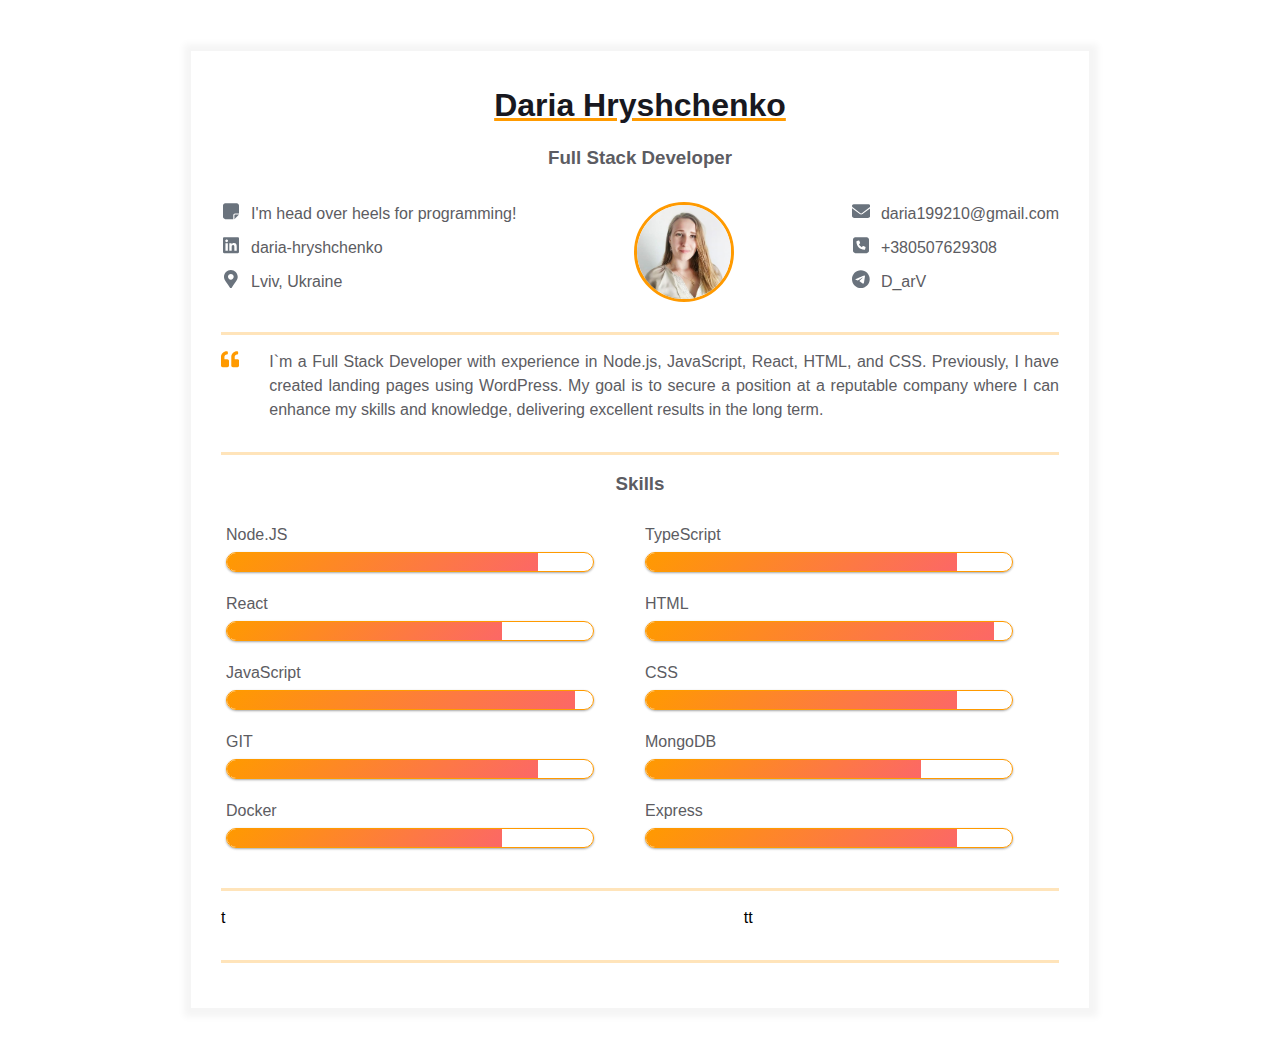
==== index.html @ f9581083 "Added Experience block template" ====
<!DOCTYPE html>
<html>
  <head>
    <meta charset="UTF-8" />
    <link rel="stylesheet" href="styles.css" />
    <meta name="viewport" content="width=device-width, initial-scale=1" />
    <title>Résumé</title>
  </head>
  <body>
    <main>
      <div class="resume">
        <div class="container">
          <div class="resume__block">
            <h1 class="contact-info__header">Daria Hryshchenko</h1>
            <h3 class="contact-info__sub-header">Full Stack Developer</h3>

            <div class="contact_info_container fh">
              <div class="contact-info__block">
                <ul class="contact-info__list">
                  <li>
                    <a href="" rel="author" class="contact-info__item">
                      <div class="contact-info__item-icon-wrapper">
                        <svg
                          class="contact-info__item-icon"
                          xmlns="http://www.w3.org/2000/svg"
                          viewBox="0 0 448 512"
                        >
                          <path
                            d="M64 32C28.7 32 0 60.7 0 96V416c0 35.3 28.7 64 64 64H288V368c0-26.5 21.5-48 48-48H448V96c0-35.3-28.7-64-64-64H64zM448 352H402.7 336c-8.8 0-16 7.2-16 16v66.7V480l32-32 64-64 32-32z"
                          />
                        </svg>
                      </div>
                      <span>I'm head over heels for programming!</span>
                    </a>
                  </li>
                  <li>
                    <a
                      href="https://www.linkedin.com/in/daria-hryshchenko/"
                      rel="author"
                      class="contact-info__item"
                      target="_blank"
                    >
                      <div class="contact-info__item-icon-wrapper">
                        <svg
                          class="contact-info__item-icon"
                          xmlns="http://www.w3.org/2000/svg"
                          viewBox="0 0 448 512"
                        >
                          <path
                            d="M416 32H31.9C14.3 32 0 46.5 0 64.3v383.4C0 465.5 14.3 480 31.9 480H416c17.6 0 32-14.5 32-32.3V64.3c0-17.8-14.4-32.3-32-32.3zM135.4 416H69V202.2h66.5V416zm-33.2-243c-21.3 0-38.5-17.3-38.5-38.5S80.9 96 102.2 96c21.2 0 38.5 17.3 38.5 38.5 0 21.3-17.2 38.5-38.5 38.5zm282.1 243h-66.4V312c0-24.8-.5-56.7-34.5-56.7-34.6 0-39.9 27-39.9 54.9V416h-66.4V202.2h63.7v29.2h.9c8.9-16.8 30.6-34.5 62.9-34.5 67.2 0 79.7 44.3 79.7 101.9V416z"
                          ></path>
                        </svg>
                      </div>
                      <span>daria-hryshchenko</span>
                    </a>
                  </li>
                  <li>
                    <a
                      href="https://goo.gl/maps/d5kScoY1Y9YDkG3P8"
                      rel="author"
                      target="_blank"
                      class="contact-info__item"
                    >
                      <div class="contact-info__item-icon-wrapper">
                        <svg
                          class="contact-info__item-icon"
                          xmlns="http://www.w3.org/2000/svg"
                          viewBox="0 0 384 512"
                        >
                          <path
                            d="M172.268 501.67C26.97 291.031 0 269.413 0 192 0 85.961 85.961 0 192 0s192 85.961 192 192c0 77.413-26.97 99.031-172.268 309.67-9.535 13.774-29.93 13.773-39.464 0zM192 272c44.183 0 80-35.817 80-80s-35.817-80-80-80-80 35.817-80 80 35.817 80 80 80z"
                          ></path>
                        </svg>
                      </div>
                      <span>Lviv, Ukraine</span>
                    </a>
                  </li>
                </ul>
              </div>

              <div class="contact-info__block contact-info__block--center">
                <img
                  class="contact-info__avatar"
                  src="assets/Hryshchenko__Daria.jpg"
                  alt="Woman in a light blouse"
                />
              </div>

              <div class="contact-info__block">
                <ul class="contact-info__list">
                  <li>
                    <a
                      href="mailto:daria199210@gmail.com"
                      rel="author"
                      class="contact-info__item"
                      target="_blank"
                    >
                      <div class="contact-info__item-icon-wrapper">
                        <svg
                          class="contact-info__item-icon"
                          xmlns="http://www.w3.org/2000/svg"
                          viewBox="0 0 512 512"
                        >
                          <path
                            d="M48 64C21.5 64 0 85.5 0 112c0 15.1 7.1 29.3 19.2 38.4L236.8 313.6c11.4 8.5 27 8.5 38.4 0L492.8 150.4c12.1-9.1 19.2-23.3 19.2-38.4c0-26.5-21.5-48-48-48H48zM0 176V384c0 35.3 28.7 64 64 64H448c35.3 0 64-28.7 64-64V176L294.4 339.2c-22.8 17.1-54 17.1-76.8 0L0 176z"
                          />
                        </svg>
                      </div>
                      <span>daria199210@gmail.com</span>
                    </a>
                  </li>
                  <li>
                    <a
                      href="tel:+380507629308"
                      rel="author"
                      class="contact-info__item"
                      target="_blank"
                    >
                      <div class="contact-info__item-icon-wrapper">
                        <svg
                          class="contact-info__item-icon"
                          xmlns="http://www.w3.org/2000/svg"
                          viewBox="0 0 448 512"
                        >
                          <path
                            d="M64 32C28.7 32 0 60.7 0 96V416c0 35.3 28.7 64 64 64H384c35.3 0 64-28.7 64-64V96c0-35.3-28.7-64-64-64H64zm90.7 96.7c9.7-2.6 19.9 2.3 23.7 11.6l20 48c3.4 8.2 1 17.6-5.8 23.2L168 231.7c16.6 35.2 45.1 63.7 80.3 80.3l20.2-24.7c5.6-6.8 15-9.2 23.2-5.8l48 20c9.3 3.9 14.2 14 11.6 23.7l-12 44C336.9 378 329 384 320 384C196.3 384 96 283.7 96 160c0-9 6-16.9 14.7-19.3l44-12z"
                          />
                        </svg>
                      </div>
                      <span>+380507629308</span>
                    </a>
                  </li>
                  <li>
                    <a
                      href="https://t.me/D_arV"
                      rel="author"
                      class="contact-info__item"
                      target="_blank"
                    >
                      <div class="contact-info__item-icon-wrapper">
                        <svg
                          class="contact-info__item-icon"
                          xmlns="http://www.w3.org/2000/svg"
                          viewBox="0 0 496 512"
                        >
                          <path
                            d="M248,8C111.033,8,0,119.033,0,256S111.033,504,248,504,496,392.967,496,256,384.967,8,248,8ZM362.952,176.66c-3.732,39.215-19.881,134.378-28.1,178.3-3.476,18.584-10.322,24.816-16.948,25.425-14.4,1.326-25.338-9.517-39.287-18.661-21.827-14.308-34.158-23.215-55.346-37.177-24.485-16.135-8.612-25,5.342-39.5,3.652-3.793,67.107-61.51,68.335-66.746.153-.655.3-3.1-1.154-4.384s-3.59-.849-5.135-.5q-3.283.746-104.608,69.142-14.845,10.194-26.894,9.934c-8.855-.191-25.888-5.006-38.551-9.123-15.531-5.048-27.875-7.717-26.8-16.291q.84-6.7,18.45-13.7,108.446-47.248,144.628-62.3c68.872-28.647,83.183-33.623,92.511-33.789,2.052-.034,6.639.474,9.61,2.885a10.452,10.452,0,0,1,3.53,6.716A43.765,43.765,0,0,1,362.952,176.66Z"
                          />
                        </svg>
                      </div>
                      <span>D_arV</span>
                    </a>
                  </li>
                </ul>
              </div>
            </div>
          </div>
        </div>
        <div class="container">
          <div class="resume__block">
            <div class="intro">
              <div class="intro__icon-wrapper">
                <svg
                  class="intro__icon"
                  xmlns="http://www.w3.org/2000/svg"
                  viewBox="0 0 512 512"
                >
                  <path
                    d="M464 256h-80v-64c0-35.3 28.7-64 64-64h8c13.3 0 24-10.7 24-24V56c0-13.3-10.7-24-24-24h-8c-88.4 0-160 71.6-160 160v240c0 26.5 21.5 48 48 48h128c26.5 0 48-21.5 48-48V304c0-26.5-21.5-48-48-48zm-288 0H96v-64c0-35.3 28.7-64 64-64h8c13.3 0 24-10.7 24-24V56c0-13.3-10.7-24-24-24h-8C71.6 32 0 103.6 0 192v240c0 26.5 21.5 48 48 48h128c26.5 0 48-21.5 48-48V304c0-26.5-21.5-48-48-48z"
                  ></path>
                </svg>
              </div>
              <p class="intro_text">
                I`m a Full Stack Developer with experience in Node.js,
                JavaScript, React, HTML, and CSS. Previously, I have created
                landing pages using WordPress. My goal is to secure a position
                at a reputable company where I can enhance my skills and
                knowledge, delivering excellent results in the long term.
              </p>
            </div>
          </div>
        </div>
        <div class="container">
          <div class="resume__block">
            <div class="skills">
              <h3 class="skills__header">Skills</h3>
              <div class="fh">
                <ul class="skills__list">
                  <li>
                    <p class="skills__text">Node.JS</p>
                    <span class="skills__bar"
                      ><span class="skills__eighty bar"></span
                    ></span>
                  </li>
                  <li>
                    <p class="skills__text">React</p>
                    <span class="skills__bar"
                      ><span class="skills__seventeen bar"></span
                    ></span>
                  </li>
                  <li>
                    <p class="skills__text">JavaScript</p>
                    <span class="skills__bar"
                      ><span class="skills__ninety bar"></span
                    ></span>
                  </li>
                  <li>
                    <p class="skills__text">GIT</p>
                    <span class="skills__bar"
                      ><span class="skills__eighty bar"></span
                    ></span>
                  </li>
                  <li>
                    <p class="skills__text">Docker</p>
                    <span class="skills__bar"
                      ><span class="skills__seventeen bar"></span
                    ></span>
                  </li>
                </ul>
                <ul class="skills__list">
                  <li>
                    <p class="skills__text">TypeScript</p>
                    <span class="skills__bar"
                      ><span class="skills__eighty bar"></span
                    ></span>
                  </li>
                  <li>
                    <p class="skills__text">HTML</p>
                    <span class="skills__bar"
                      ><span class="skills__ninety bar"></span
                    ></span>
                  </li>
                  <li>
                    <p class="skills__text">CSS</p>
                    <span class="skills__bar"
                      ><span class="skills__eighty bar"></span
                    ></span>
                  </li>
                  <li>
                    <p class="skills__text">MongoDB</p>
                    <span class="skills__bar"
                      ><span class="skills__seventeen bar"></span
                    ></span>
                  </li>
                  <li>
                    <p class="skills__text">Express</p>
                    <span class="skills__bar"
                      ><span class="skills__eighty bar"></span
                    ></span>
                  </li>
                </ul>
              </div>
            </div>
          </div>
        </div>
        <div class="container">
          <div class="resume__block">
            <div class="main-info fh">
              <div class="experiences">t</div>
              <div class="additional-info fv">tt</div>
            </div>
          </div>
        </div>
      </div>
    </main>
  </body>
</html>
---- styles.css ----
/* General styles */

* {
  margin: 0;
  padding: 0;
  box-sizing: border-box;
}

body {
  font-family: Arial, Helvetica, sans-serif;
  line-height: 1.5;

  --primary-text-color: #181820;
  --secondary-text-color: #5c5c62;
  --durability-text-color: #6a737d9c;
  --icon-color: #6a737d;
  --border-color: #ff9a0045;
  --text-decoration-color: #ff9a00;
}

ul {
  list-style: none;
}

.container {
  margin: 0 auto;
  padding: 0 30px;
  max-width: 900px;
}

.fh {
  display: flex;
  flex-direction: row;
  justify-content: space-between;
}

.fv {
  display: flex;
  flex-direction: column;
  justify-content: space-between;
}

.resume {
  margin: 50px auto;
  border: 1px solid #f5f5f5;
  box-shadow: 1px 1px 7px 7px #f5f5f5;
  padding: 30px 0;
  max-width: 900px;
}

.resume__block {
  border-bottom: 3px solid var(--border-color);
  padding-bottom: 30px;
  margin-bottom: 15px;
}

@media screen and (max-width: 576px) {
  .main-info,
  .contact_info_container {
    flex-direction: column;
  }

  .contact_info_container {
    align-items: center;
  }

  .contact-info__block:not(:last-child) {
    margin-bottom: 20px;
  }

  .experiences {
    margin-right: 0;
  }
}

/* Contact info styles */

.contact-info__header,
.contact-info__sub-header {
  text-align: center;
}

.contact-info__header {
  color: var(--primary-text-color);
  margin-bottom: 15px;
  text-decoration-color: var(--text-decoration-color);
  text-decoration-line: underline;
}

.contact-info__sub-header {
  color: var(--secondary-text-color);
  margin-bottom: 30px;
}

.contact-info__block {
  display: flex;
  flex-direction: column;
  justify-content: space-between;
}

.contact-info__block--center {
  justify-content: center;
}

.contact-info__item {
  color: var(--secondary-text-color);
  text-decoration: none;
  display: flex;
  justify-content: start;
}

.contact-info__item:not(:last-child) {
  margin-bottom: 20px;
}

.contact-info__item-icon-wrapper {
  margin-right: 10px;
  width: 20px;
  display: flex;
  justify-content: center;
}

.contact-info__item-icon path {
  fill: var(--icon-color);
}

.contact-info__item-icon {
  height: 1.1428rem;
  vertical-align: text-bottom;
}

.contact-info__avatar {
  border-radius: 50%;
  width: 100px;
  height: 100px;
  object-fit: cover;
  border: 3px solid;
  border-color: var(--text-decoration-color);
}

.contact-info__list {
  display: flex;
  flex-direction: column;
  gap: 10px;
}

/* Intro and skills styles */

.intro {
  display: flex;
  justify-content: start;
}

.intro__icon-wrapper {
  margin-right: 30px;
  width: 30px;
  display: flex;
  justify-content: center;
}

.intro__icon {
  height: 1.1428rem;
  vertical-align: text-bottom;
}

.intro__icon path {
  fill: var(--text-decoration-color);
}

.intro_text {
  color: var(--secondary-text-color);
  text-align: justify;
}

.skills__header {
  color: var(--secondary-text-color);
  text-align: center;
  margin-bottom: 15px;
}

.skills__list {
  display: flex;
  flex-direction: column;
  justify-content: space-between;
  width: 100%;
}

.skills__list li {
  margin: 5px 0;
  padding: 5px;
}

.skills__text {
  color: var(--secondary-text-color);
  text-align: justify;
  margin-bottom: 5px;
}

.skills__bar {
  background: transparent;
  display: block;
  height: 20px;
  width: 90%;
  border: 1px solid var(--text-decoration-color);
  border-radius: 10px;
  overflow: hidden;
  box-shadow: 0 1px 3px rgba(0, 0, 0, 0.12), 0 1px 2px rgba(0, 0, 0, 0.24);
  transition: all 0.3s cubic-bezier(0.25, 0.8, 0.25, 1);
}

.bar {
  height: 20px;
  float: left;
  background: linear-gradient(
    135deg,
    var(--text-decoration-color) 0%,
    rgba(252, 103, 103, 1) 100%
  );
}

.skills__eighty {
  width: 85%;
  animation: eighty 3s;
}

@keyframes eighty {
  0% {
    width: 0%;
  }
  100% {
    width: 85%;
  }
}

.skills__seventeen {
  width: 75%;
  animation: seventeen 3s;
}

@keyframes seventeen {
  0% {
    width: 0%;
  }
  100% {
    width: 75%;
  }
}

.skills__ninety {
  width: 95%;
  animation: ninety 3s;
}

@keyframes ninety {
  0% {
    width: 0%;
  }
  100% {
    width: 95%;
  }
}
/* Experience and additional info styles */

.experiences {
  flex: 1 1 60%;
  margin-right: 50px;
}

.experiences__header {
  color: var(--secondary-text-color);
  text-align: left;
  margin-bottom: 20px;
}

.experiences__company-header-durability {
  color: var(--durability-text-color);
  text-align: left;
  margin-bottom: 10px;
  font-size: 15px;
}

.experiences__company-header-name {
  color: var(--primary-text-color);
  text-decoration-color: var(--text-decoration-color);
  text-decoration-line: underline;
  text-align: left;
  margin-bottom: 20px;
}

.experiences__company-project {
  margin-left: 15px;
  margin-bottom: 25px;
}

.experiences__company-project-role {
  color: var(--durability-text-color);
  text-align: left;
  margin-bottom: 10px;
  font-size: 15px;
}

.experiences__company-project-name {
  color: var(--primary-text-color);
  text-align: left;
  margin-bottom: 10px;
}

.experiences__company-project-responsibilities {
  color: var(--secondary-text-color);
  padding-left: 20px;
}

.additional-info {
  flex: 1 1 40%;
}

.additional-info__education {
  margin-bottom: 20px;
}

.additional-info__education-header {
  color: var(--secondary-text-color);
  text-align: left;
  margin-bottom: 20px;
}

.additional-info__education-university-durability {
  color: var(--durability-text-color);
  text-align: left;
  margin-bottom: 10px;
  font-size: 15px;
}

.additional-info__education-university-speciality {
  color: var(--primary-text-color);
  text-align: left;
  margin-bottom: 10px;
}

.additional-info__education-university-name {
  color: var(--secondary-text-color);
}

.additional-info__languages {
  margin-bottom: 20px;
}

.additional-info__languages-header {
  color: var(--secondary-text-color);
  text-align: left;
  margin-bottom: 20px;
}

.additional-info__languages-item {
  color: var(--secondary-text-color);
}
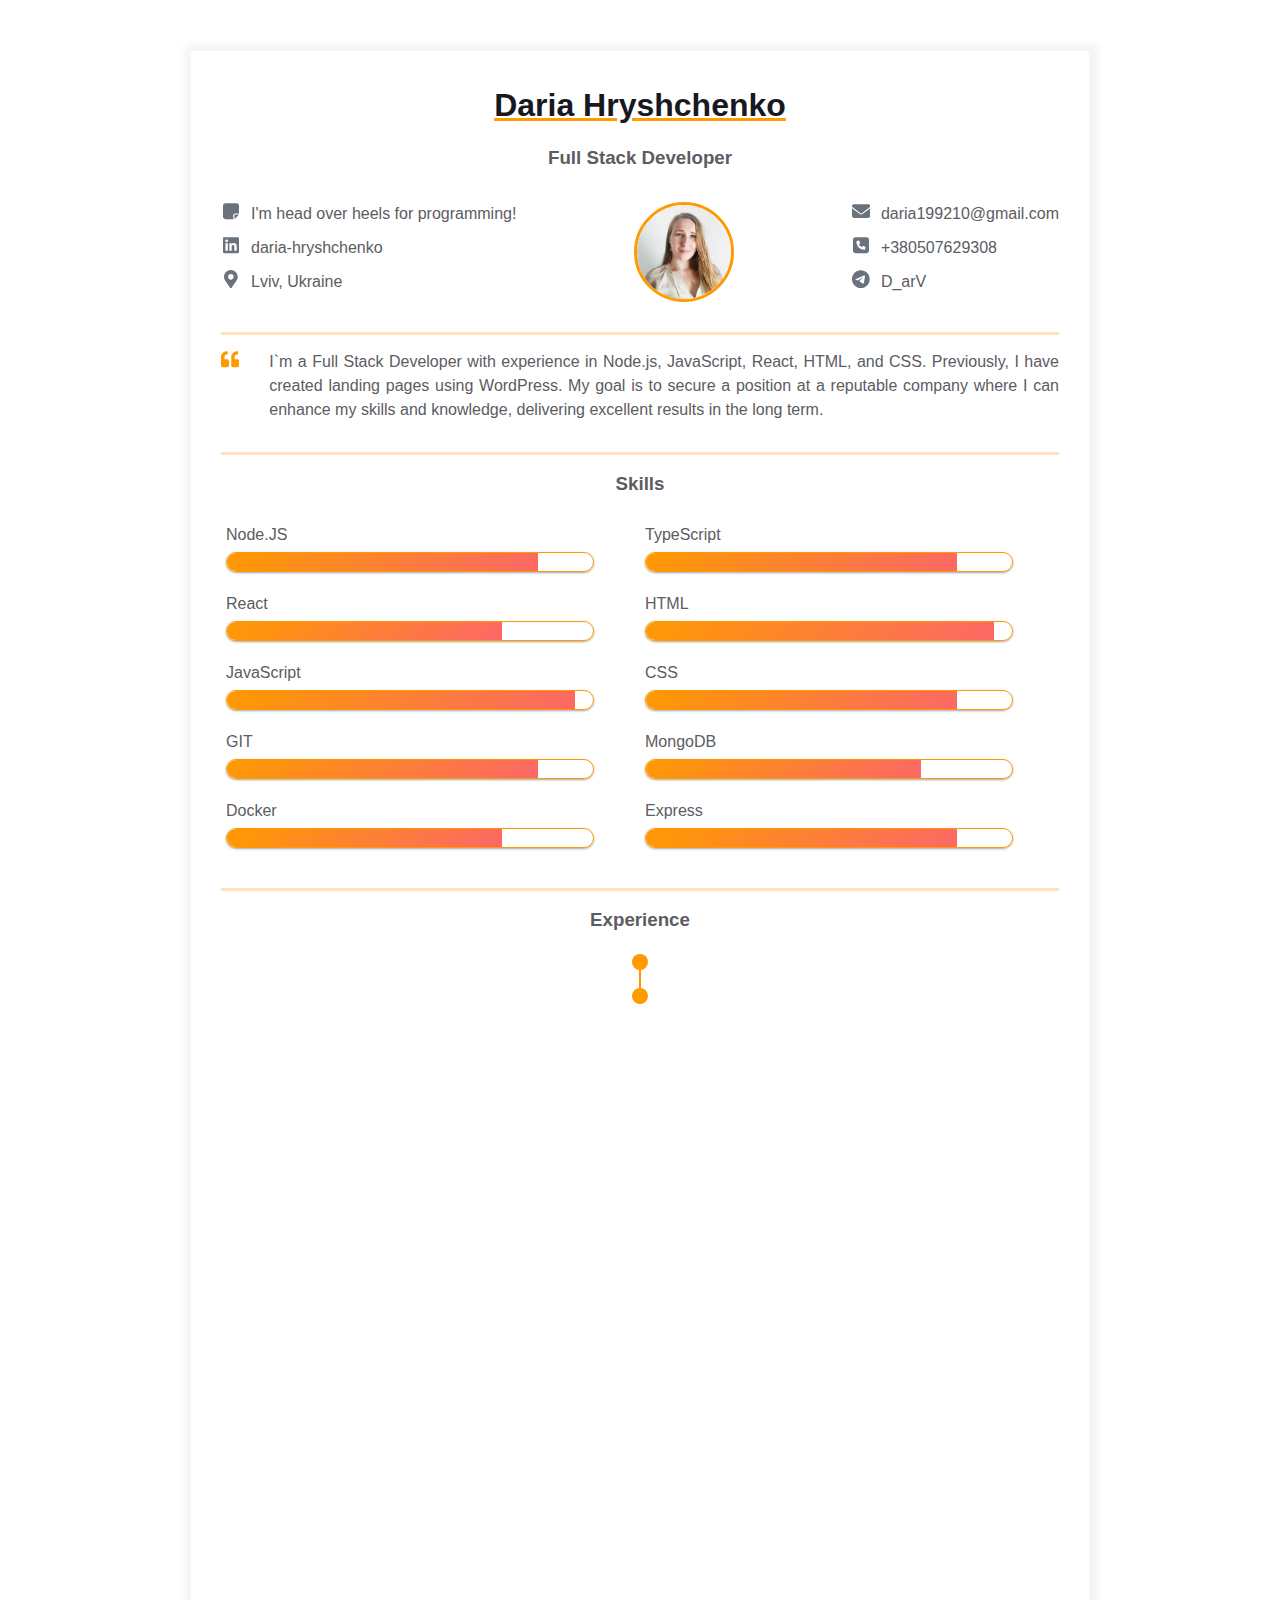
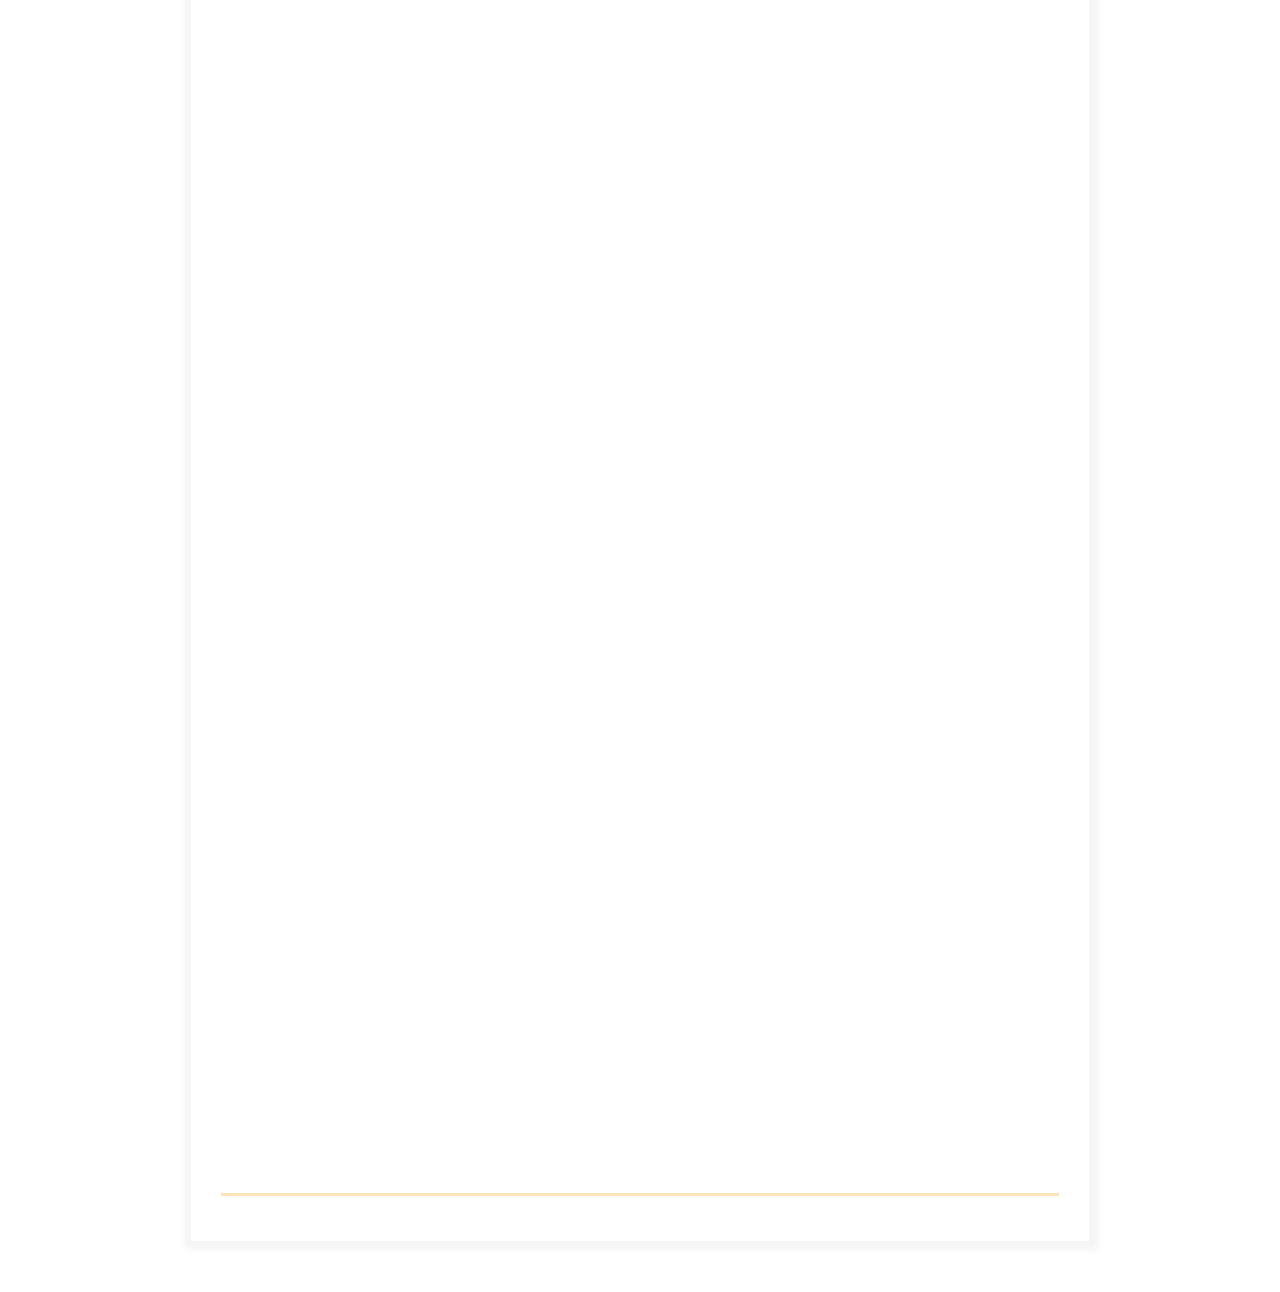
==== commit f282a06d: "Added the Experiences block and styled it" ====
--- a/index.html
+++ b/index.html
@@ -256,12 +256,63 @@
         <div class="container">
           <div class="resume__block">
             <div class="main-info fh">
-              <div class="experiences">t</div>
-              <div class="additional-info fv">tt</div>
+              <div class="experiences">
+                <h3 class="experiences__header">Experience</h3>
+                <div class="experiences__timeline">
+                    <div class="experiences__line"></div>
+                    <div class="experiences__section section">
+                        <div class="experiences__bead"></div>
+                        <div class="content">
+                          <span class="experiences__company-project-role">Jan 2023 - Present</span>
+                          <h4 class="experiences__company-project-name">Freelancer Frontend Developer</h4>
+                          <img src="assets/frelancer__min.jpg" alt="man working at a computer" width="150px">
+                        </div>
+                    </div>
+        
+                    <div class="experiences__section section">
+                        <div class="experiences__bead"></div>
+                        <div class="content">
+                          <span class="experiences__company-project-role">Feb 2022 - Jan 2023</span>
+                          <h4 class="experiences__company-project-name">Relocation / Study at IT School GoIT</h4>
+                          <img src="assets/work__from__home__min.jpg" alt="woman working at a computer and a cat on her shoulder" width="150px">
+                        </div>
+                    </div>
+        
+                    <div class="experiences__section section">
+                        <div class="experiences__bead"></div>
+                        <div class="content">
+                          <span class="experiences__company-project-role">2020 - Feb 2022</span>
+                          <h4 class="experiences__company-project-name">Link Building(remote) at Traffic Terminal</h4>
+                          <img src="assets/teen__room__mini.jpg" alt="empty room illustration in orange color" width="150px">
+                        </div>
+                    </div>
+        
+                    <div class="experiences__section section">
+                        <div class="experiences__bead"></div>
+                        <div class="content">
+                          <span class="experiences__company-project-role">2019 - 2021</span>
+                          <h4 class="experiences__company-project-name">Freelancer WordPress Developer</h4>
+                          <img src="assets/self__employed_mini.jpg" alt="woman working on a computer" width="150px">
+                        </div>
+                    </div>
+        
+                    <div class="experiences__section section">
+                        <div class="experiences__bead"></div>
+                        <div class="content">
+                          <span class="experiences__company-project-role">2018 - 2020</span>
+                          <h4 class="experiences__company-project-name">Team Leader at Polimentor</h4>
+                          <img src="assets/colleagues__working__together__project_mini.jpg" alt="four people in a meeting" width="150px">
+                        </div>
+                    </div>
+                </div>
+            </div>
             </div>
           </div>
+        </div>
+          
         </div>
       </div>
     </main>
+    <script src="script.js"></script>
   </body>
 </html>
--- a/styles.css
+++ b/styles.css
@@ -262,95 +262,182 @@
 /* Experience and additional info styles */
 
 .experiences {
-  flex: 1 1 60%;
-  margin-right: 50px;
+    margin: 0 auto;
+    max-width: 800px; 
 }
 
 .experiences__header {
-  color: var(--secondary-text-color);
-  text-align: left;
-  margin-bottom: 20px;
+    color: var(--secondary-text-color);
+    text-align: center;
+    padding-bottom: 20px;
+    margin-bottom: 20px;
+}
+
+.experiences__timeline{
+    position: relative;
+    min-height: 150px;
 }
 
 .experiences__company-header-durability {
-  color: var(--durability-text-color);
-  text-align: left;
-  margin-bottom: 10px;
-  font-size: 15px;
+    color: var(--durability-text-color);
+    text-align: left;
+    margin-bottom: 10px;
+    font-size: 15px;
 }
 
 .experiences__company-header-name {
-  color: var(--primary-text-color);
-  text-decoration-color: var(--text-decoration-color);
-  text-decoration-line: underline;
-  text-align: left;
-  margin-bottom: 20px;
+    color: var(--primary-text-color);
+    text-decoration-color: var(--text-decoration-color);
+    text-decoration-line: underline;
+    text-align: left;
+    margin-bottom: 20px;
 }
 
 .experiences__company-project {
-  margin-left: 15px;
-  margin-bottom: 25px;
+    margin-left: 15px;
+    margin-bottom: 25px;
 }
 
 .experiences__company-project-role {
-  color: var(--durability-text-color);
-  text-align: left;
-  margin-bottom: 10px;
-  font-size: 15px;
+    color: var(--durability-text-color);
+    text-align: left;
+    margin-bottom: 10px;
+    font-size: 15px;
 }
 
 .experiences__company-project-name {
-  color: var(--primary-text-color);
-  text-align: left;
-  margin-bottom: 10px;
+    color: var(--primary-text-color);
+    text-align: left;
+    margin-bottom: 10px;
+    font-size: 18px;
 }
 
 .experiences__company-project-responsibilities {
-  color: var(--secondary-text-color);
-  padding-left: 20px;
+    color: var(--secondary-text-color);
+    padding-left: 20px;
 }
 
 .additional-info {
-  flex: 1 1 40%;
+    flex: 1 1 40%;
 }
 
 .additional-info__education {
-  margin-bottom: 20px;
+    margin-bottom: 20px;
 }
 
 .additional-info__education-header {
-  color: var(--secondary-text-color);
-  text-align: left;
-  margin-bottom: 20px;
+    color: var(--secondary-text-color);
+    text-align: left;
+    margin-bottom: 20px;
 }
 
 .additional-info__education-university-durability {
-  color: var(--durability-text-color);
-  text-align: left;
-  margin-bottom: 10px;
-  font-size: 15px;
+    color: var(--durability-text-color);
+    text-align: left;
+    margin-bottom: 10px;
+    font-size: 15px;
 }
 
 .additional-info__education-university-speciality {
-  color: var(--primary-text-color);
-  text-align: left;
-  margin-bottom: 10px;
+    color: var(--primary-text-color);
+    text-align: left;
+    margin-bottom: 10px;
 }
 
 .additional-info__education-university-name {
-  color: var(--secondary-text-color);
+    color: var(--secondary-text-color);
 }
 
 .additional-info__languages {
-  margin-bottom: 20px;
+    margin-bottom: 20px;
 }
 
 .additional-info__languages-header {
-  color: var(--secondary-text-color);
-  text-align: left;
-  margin-bottom: 20px;
+    color: var(--secondary-text-color);
+    text-align: left;
+    margin-bottom: 20px;
 }
 
 .additional-info__languages-item {
-  color: var(--secondary-text-color);
-}
+    color: var(--secondary-text-color);
+}
+
+/* ffffff
+ */
+
+
+.top-section{
+    text-align: center;
+    padding: 4rem 0;
+    max-width: 600px;
+    margin: 0 auto;
+}
+
+
+.experiences__line{
+    position: absolute;
+    z-index: 2;
+    left: calc(50% - 1px);
+    width: 2px;
+    top: -50px;
+    background-color: var(--text-decoration-color);
+    display: none;
+}
+
+.experiences__line:before,
+.experiences__line::after{
+    position: absolute;
+    display: block;
+    content: '';
+    height: 1rem;
+    width: 1rem;
+    border-radius: 50%;
+    background-color: var(--text-decoration-color);
+    left: 50%;
+    transform: translateX(-50%);
+}
+
+.experiences__line:after{
+    bottom: 0;
+}
+
+.section{
+    display: flex;
+    opacity: 0;
+    transform: translateX(-100%);
+    transition: 600ms ease;
+    position: relative;
+    z-index: 1;
+    margin: 50px 0;
+    padding: 1rem;
+    align-items: center;
+    min-height: 300px;
+}
+
+.section:nth-child(odd){
+    flex-direction: row-reverse;
+    transform: translateX(100%);
+}
+
+.experiences__bead{
+    position: absolute;
+    display: block;
+    height: 1rem;
+    width: 1rem;
+    border-radius: 50%;
+    background-color: var(--text-decoration-color);
+    left: 50%;
+    top: 20%;
+    transform: translateX(-50%);
+}
+
+.content{
+    width: calc(50% - 2rem);
+    padding: 0 auto;
+}
+
+
+.show-me:nth-child(n){
+    transform: none;
+    opacity: 1;
+}
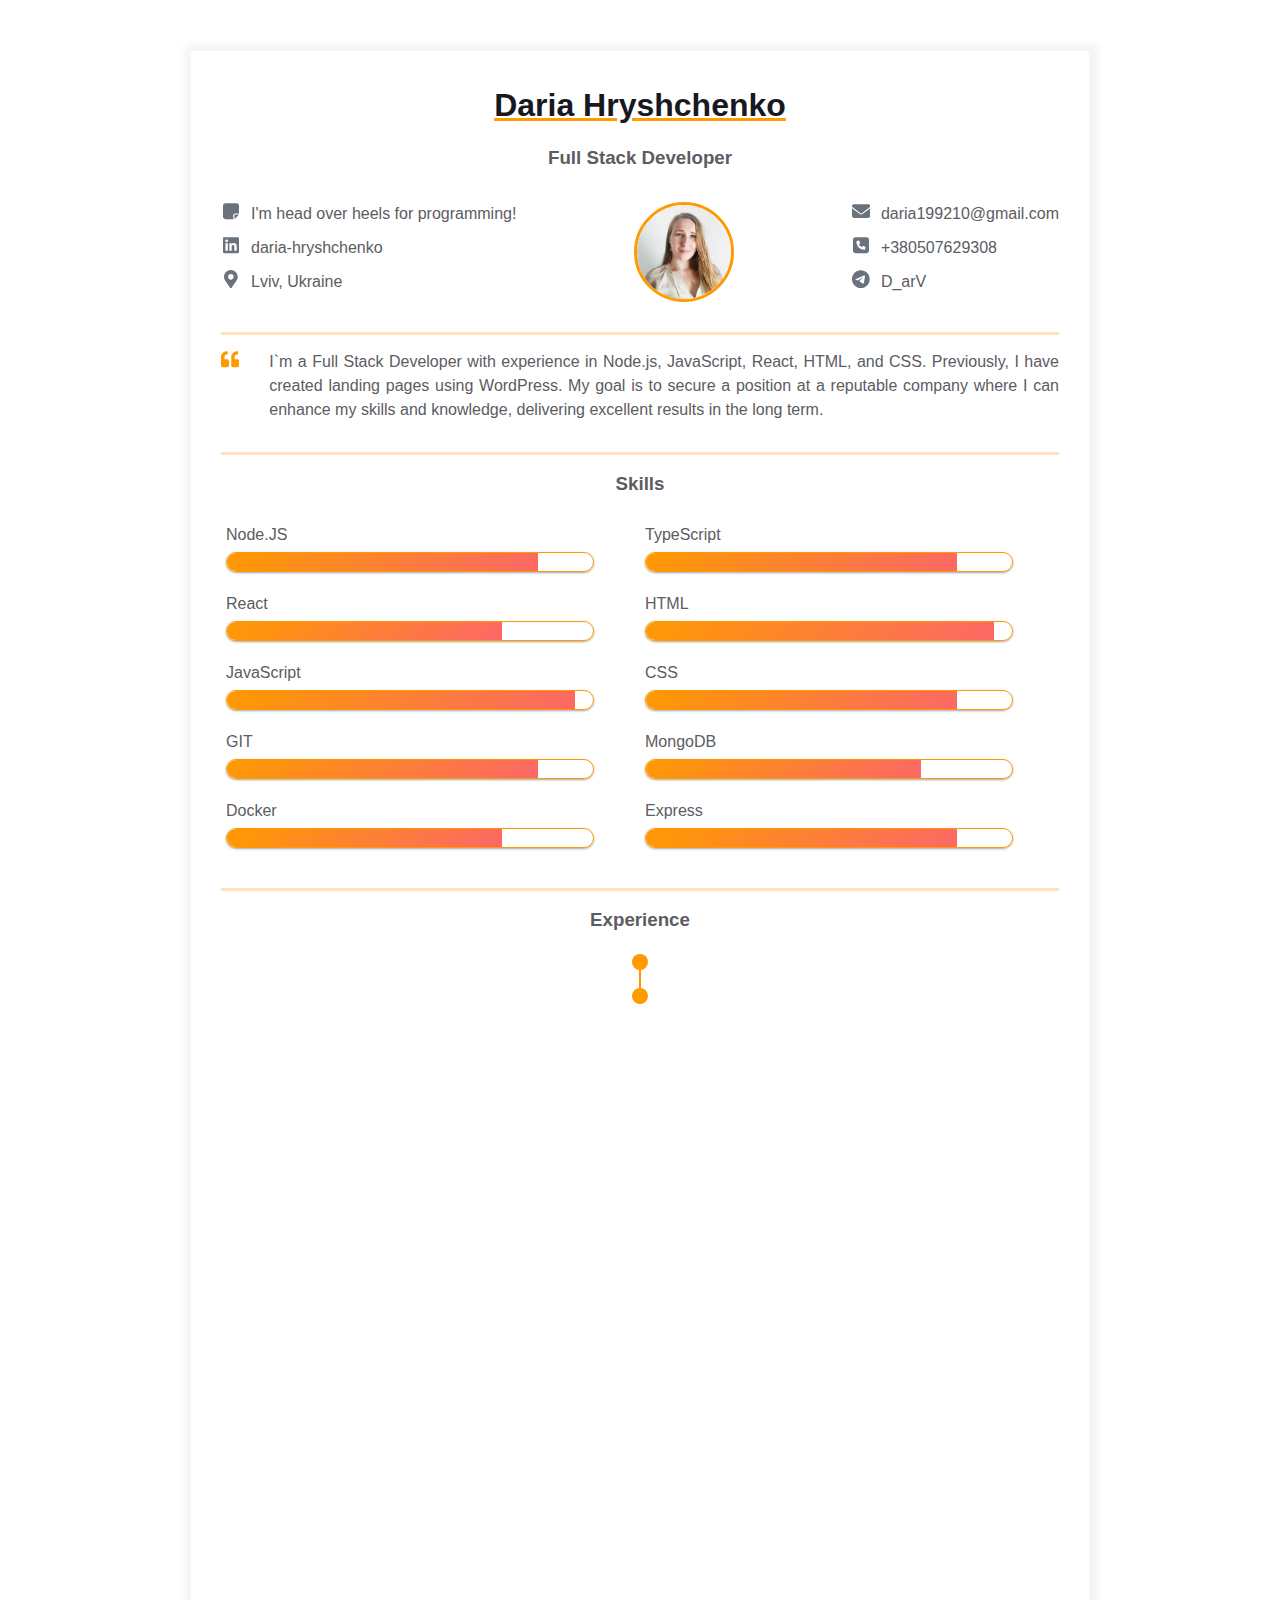
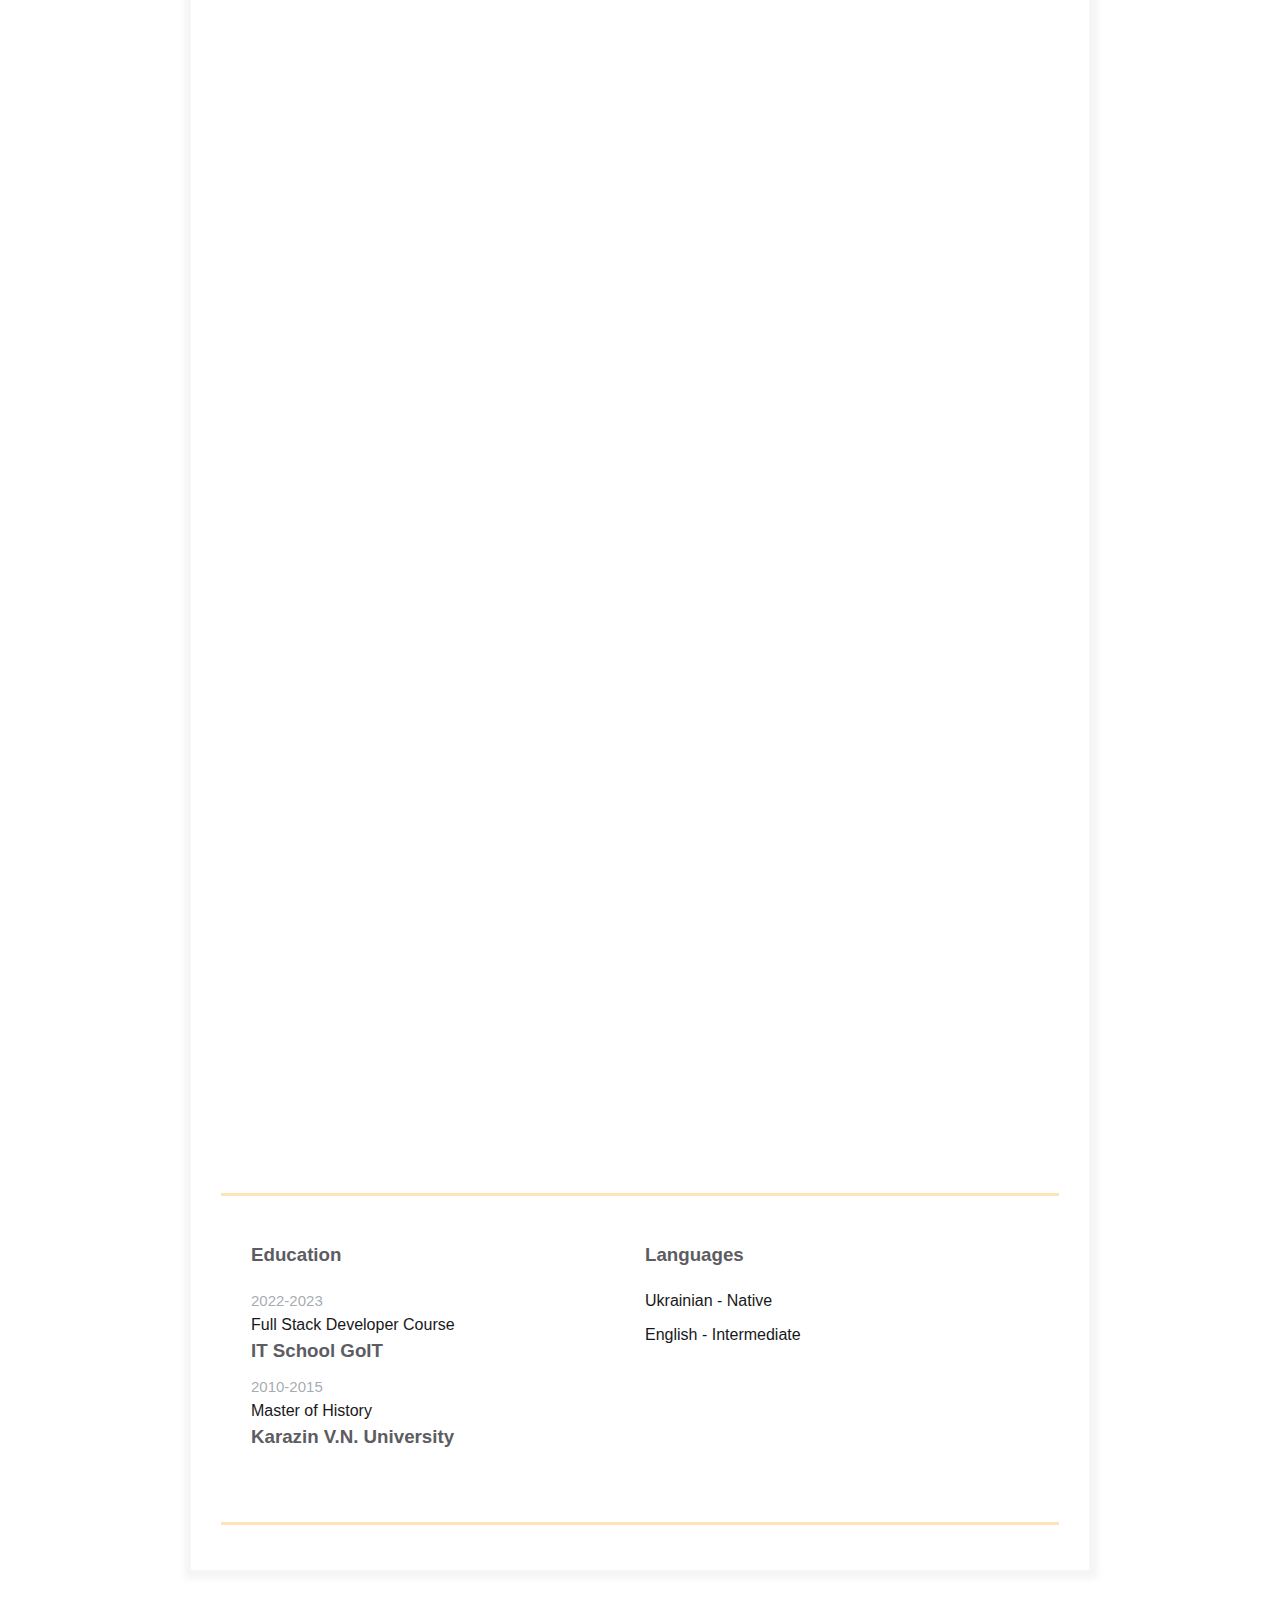
==== commit 20d07f15: "Added Education block and styled it" ====
--- a/index.html
+++ b/index.html
@@ -309,7 +309,41 @@
             </div>
           </div>
         </div>
-          
+        <div class="container">
+          <div class="resume__block">
+            <div class="main-info fh">
+              <div class="additional">
+                <div class="additional__column">
+                  <h3 class="additional-info__education-header">Education</h3>
+                  <ul class="additional__list">
+                    <li class="additional__item">
+                      <span>2022-2023</span>
+                      <p>Full Stack Developer Course</p>
+                      <h3>IT School GoIT</h3>
+                    </li>
+                    <li class="additional__item">
+                      <span>2010-2015</span>
+                      <p>Master of History</p>
+                      <h3>Karazin V.N. University</h3>
+                    </li>
+                  <ul>
+                </div>
+                <div class="additional__column">
+                  <h3 class="additional-info__languages-header">Languages</h3>
+                  <ul class="additional__list">
+                    <li class="additional__item">
+                      <p>Ukrainian - Native</p>
+                    </li>
+                    <li class="additional__item">
+                      <p>English - Intermediate</p>
+                    </li>
+                  </ul>
+                  <iframe src="https://giphy.com/embed/L0ZhO0YWanyEYF7RTE" width="100" height="100" frameBorder="0"></iframe>
+                </div>
+              </div>
+            </div>
+          </div>
+        </div>
         </div>
       </div>
     </main>
--- a/styles.css
+++ b/styles.css
@@ -315,6 +315,11 @@
 .experiences__company-project-responsibilities {
     color: var(--secondary-text-color);
     padding-left: 20px;
+}
+
+.additional{
+    flex: 1 1 60%;
+    margin-right: 50px;
 }
 
 .additional-info {
@@ -441,3 +446,35 @@
     transform: none;
     opacity: 1;
 }
+
+.additional{
+    display: flex;
+}
+
+.additional__column {
+    flex: 1;
+    padding: 20px;
+    margin: 10px;
+  }
+
+.additional__list{
+    display: flex;
+    flex-direction: column;
+    gap: 10px;
+}
+
+.additional__item span{
+    color: var(--durability-text-color);
+    text-align: left;
+    margin-bottom: 10px;
+    font-size: 15px;
+}
+
+.additional__item p{
+    color: var(--primary-text-color);
+    text-align: left;
+}
+
+.additional__item h3{
+    color: var(--secondary-text-color);
+}
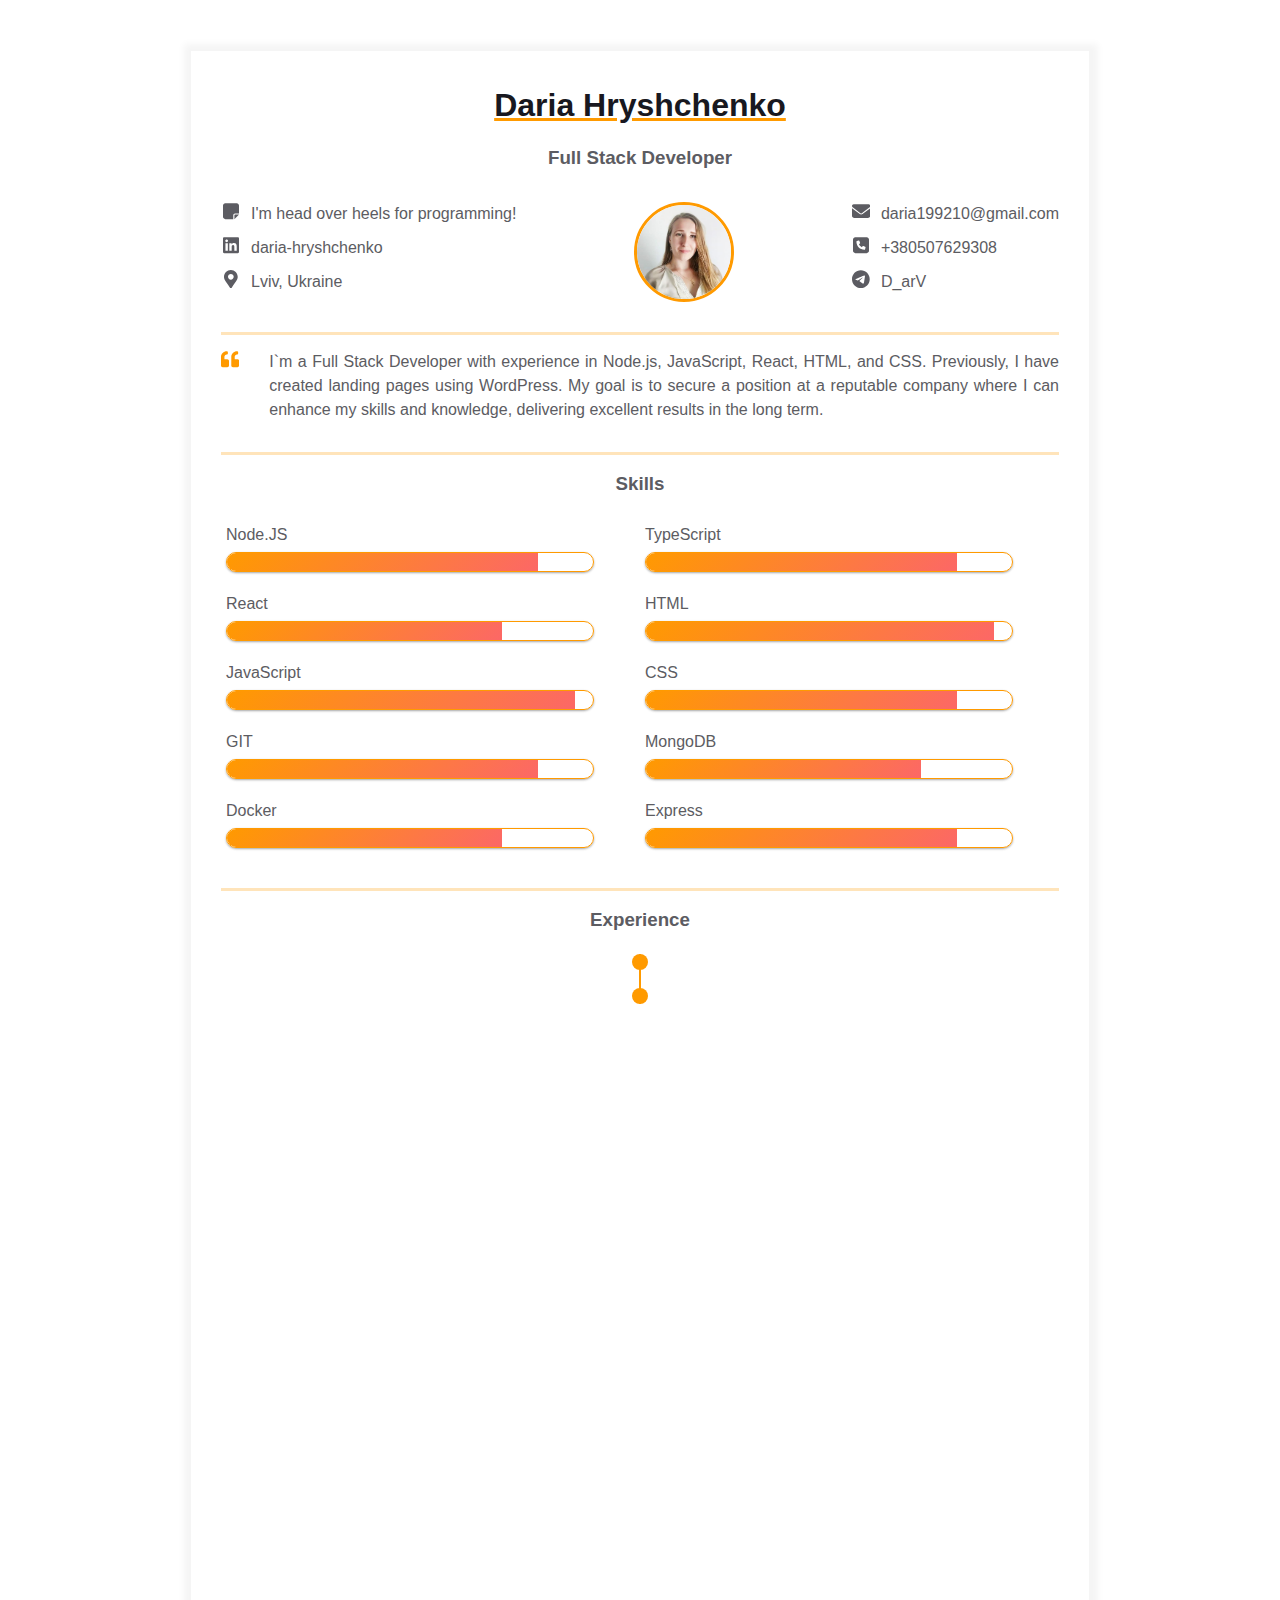
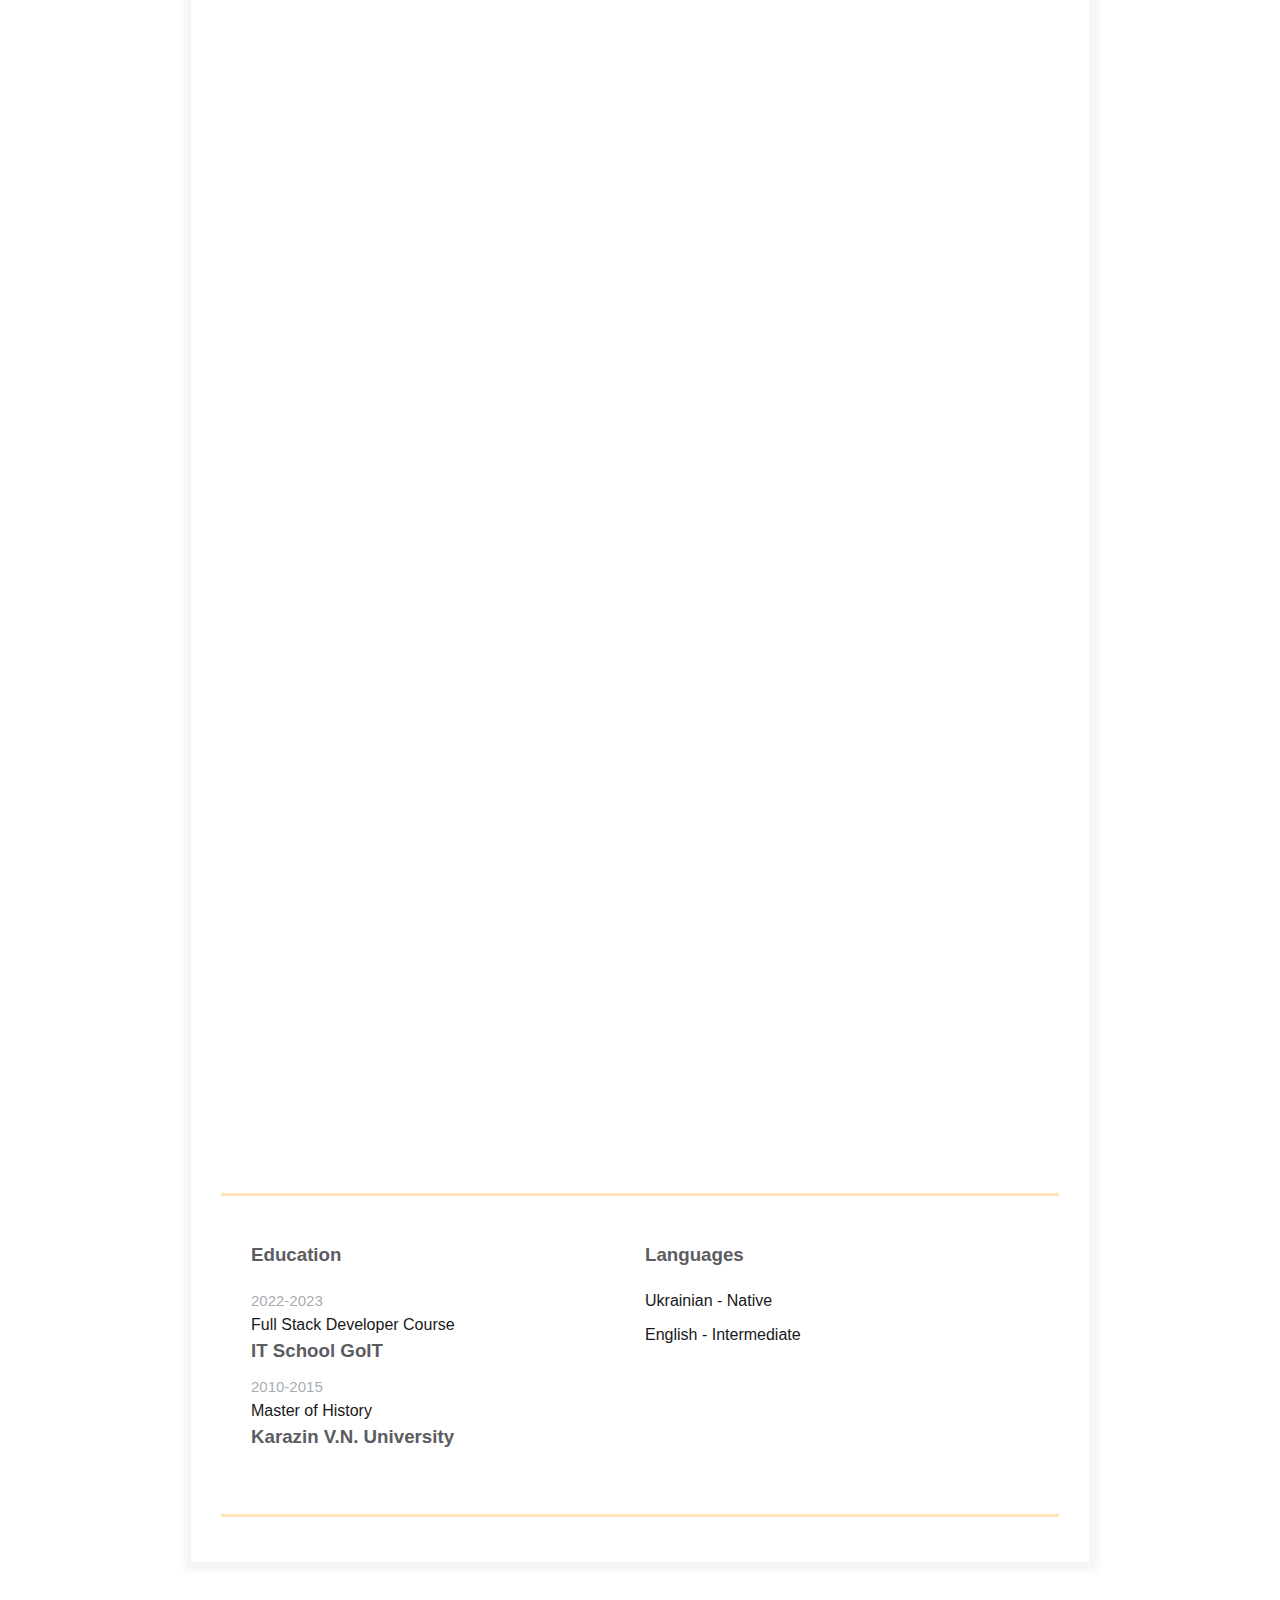
==== commit baad84f6: "Checked the code with HTML validator and made changes to the code" ====
--- a/index.html
+++ b/index.html
@@ -1,7 +1,12 @@
 <!DOCTYPE html>
-<html>
+<html lang="en">
   <head>
     <meta charset="UTF-8" />
+    <link
+      rel="icon"
+      href="https://img.icons8.com/?size=512&id=naDnVpQ3BNkR&format=png"
+      type="image/x-icon"
+    />
     <link rel="stylesheet" href="styles.css" />
     <meta name="viewport" content="width=device-width, initial-scale=1" />
     <title>Résumé</title>
@@ -262,46 +267,46 @@
                     <div class="experiences__line"></div>
                     <div class="experiences__section section">
                         <div class="experiences__bead"></div>
-                        <div class="content">
-                          <span class="experiences__company-project-role">Jan 2023 - Present</span>
-                          <h4 class="experiences__company-project-name">Freelancer Frontend Developer</h4>
-                          <img src="assets/frelancer__min.jpg" alt="man working at a computer" width="150px">
+                        <div class="experiences__content">
+                          <span>Jan 2023 - Present</span>
+                          <h4>Freelancer Frontend Developer</h4>
+                          <img src="assets/frelancer__min.jpg" alt="man working at a computer" width="150">
                         </div>
                     </div>
         
                     <div class="experiences__section section">
                         <div class="experiences__bead"></div>
-                        <div class="content">
-                          <span class="experiences__company-project-role">Feb 2022 - Jan 2023</span>
-                          <h4 class="experiences__company-project-name">Relocation / Study at IT School GoIT</h4>
-                          <img src="assets/work__from__home__min.jpg" alt="woman working at a computer and a cat on her shoulder" width="150px">
+                        <div class="experiences__content">
+                          <span>Feb 2022 - Jan 2023</span>
+                          <h4>Relocation / Study at IT School GoIT</h4>
+                          <img src="assets/work__from__home__min.jpg" alt="woman working at a computer and a cat on her shoulder" width="150">
                         </div>
                     </div>
         
                     <div class="experiences__section section">
                         <div class="experiences__bead"></div>
-                        <div class="content">
-                          <span class="experiences__company-project-role">2020 - Feb 2022</span>
-                          <h4 class="experiences__company-project-name">Link Building(remote) at Traffic Terminal</h4>
-                          <img src="assets/teen__room__mini.jpg" alt="empty room illustration in orange color" width="150px">
+                        <div class="experiences__content">
+                          <span>2020 - Feb 2022</span>
+                          <h4>Link Building(remote) at Traffic Terminal</h4>
+                          <img src="assets/teen__room__mini.jpg" alt="empty room illustration in orange color" width="150">
                         </div>
                     </div>
         
                     <div class="experiences__section section">
                         <div class="experiences__bead"></div>
-                        <div class="content">
-                          <span class="experiences__company-project-role">2019 - 2021</span>
-                          <h4 class="experiences__company-project-name">Freelancer WordPress Developer</h4>
-                          <img src="assets/self__employed_mini.jpg" alt="woman working on a computer" width="150px">
+                        <div class="experiences__content">
+                          <span>2019 - 2021</span>
+                          <h4>Freelancer WordPress Developer</h4>
+                          <img src="assets/self__employed_mini.jpg" alt="woman working on a computer" width="150">
                         </div>
                     </div>
         
                     <div class="experiences__section section">
                         <div class="experiences__bead"></div>
-                        <div class="content">
-                          <span class="experiences__company-project-role">2018 - 2020</span>
-                          <h4 class="experiences__company-project-name">Team Leader at Polimentor</h4>
-                          <img src="assets/colleagues__working__together__project_mini.jpg" alt="four people in a meeting" width="150px">
+                        <div class="experiences__content">
+                          <span>2018 - 2020</span>
+                          <h4>Team Leader at Polimentor</h4>
+                          <img src="assets/colleagues__working__together__project_mini.jpg" alt="four people in a meeting" width="150">
                         </div>
                     </div>
                 </div>
@@ -314,7 +319,7 @@
             <div class="main-info fh">
               <div class="additional">
                 <div class="additional__column">
-                  <h3 class="additional-info__education-header">Education</h3>
+                  <h3 class="additional__title">Education</h3>
                   <ul class="additional__list">
                     <li class="additional__item">
                       <span>2022-2023</span>
@@ -326,10 +331,10 @@
                       <p>Master of History</p>
                       <h3>Karazin V.N. University</h3>
                     </li>
-                  <ul>
+                  </ul>
                 </div>
                 <div class="additional__column">
-                  <h3 class="additional-info__languages-header">Languages</h3>
+                  <h3 class="additional__title">Languages</h3>
                   <ul class="additional__list">
                     <li class="additional__item">
                       <p>Ukrainian - Native</p>
@@ -338,14 +343,13 @@
                       <p>English - Intermediate</p>
                     </li>
                   </ul>
-                  <iframe src="https://giphy.com/embed/L0ZhO0YWanyEYF7RTE" width="100" height="100" frameBorder="0"></iframe>
+                  <iframe src="https://giphy.com/embed/L0ZhO0YWanyEYF7RTE" width="100" height="100" class="additional__iframe"></iframe>
                 </div>
               </div>
             </div>
           </div>
         </div>
         </div>
-      </div>
     </main>
     <script src="script.js"></script>
   </body>
--- a/styles.css
+++ b/styles.css
@@ -109,6 +109,10 @@
   justify-content: start;
 }
 
+.contact-info__item:hover {
+    color: var(--text-decoration-color);
+  }
+
 .contact-info__item:not(:last-child) {
   margin-bottom: 20px;
 }
@@ -120,14 +124,14 @@
   justify-content: center;
 }
 
-.contact-info__item-icon path {
-  fill: var(--icon-color);
-}
 
 .contact-info__item-icon {
   height: 1.1428rem;
   vertical-align: text-bottom;
-}
+  fill: currentColor
+}
+
+
 
 .contact-info__avatar {
   border-radius: 50%;
@@ -277,107 +281,6 @@
     position: relative;
     min-height: 150px;
 }
-
-.experiences__company-header-durability {
-    color: var(--durability-text-color);
-    text-align: left;
-    margin-bottom: 10px;
-    font-size: 15px;
-}
-
-.experiences__company-header-name {
-    color: var(--primary-text-color);
-    text-decoration-color: var(--text-decoration-color);
-    text-decoration-line: underline;
-    text-align: left;
-    margin-bottom: 20px;
-}
-
-.experiences__company-project {
-    margin-left: 15px;
-    margin-bottom: 25px;
-}
-
-.experiences__company-project-role {
-    color: var(--durability-text-color);
-    text-align: left;
-    margin-bottom: 10px;
-    font-size: 15px;
-}
-
-.experiences__company-project-name {
-    color: var(--primary-text-color);
-    text-align: left;
-    margin-bottom: 10px;
-    font-size: 18px;
-}
-
-.experiences__company-project-responsibilities {
-    color: var(--secondary-text-color);
-    padding-left: 20px;
-}
-
-.additional{
-    flex: 1 1 60%;
-    margin-right: 50px;
-}
-
-.additional-info {
-    flex: 1 1 40%;
-}
-
-.additional-info__education {
-    margin-bottom: 20px;
-}
-
-.additional-info__education-header {
-    color: var(--secondary-text-color);
-    text-align: left;
-    margin-bottom: 20px;
-}
-
-.additional-info__education-university-durability {
-    color: var(--durability-text-color);
-    text-align: left;
-    margin-bottom: 10px;
-    font-size: 15px;
-}
-
-.additional-info__education-university-speciality {
-    color: var(--primary-text-color);
-    text-align: left;
-    margin-bottom: 10px;
-}
-
-.additional-info__education-university-name {
-    color: var(--secondary-text-color);
-}
-
-.additional-info__languages {
-    margin-bottom: 20px;
-}
-
-.additional-info__languages-header {
-    color: var(--secondary-text-color);
-    text-align: left;
-    margin-bottom: 20px;
-}
-
-.additional-info__languages-item {
-    color: var(--secondary-text-color);
-}
-
-/* ffffff
- */
-
-
-.top-section{
-    text-align: center;
-    padding: 4rem 0;
-    max-width: 600px;
-    margin: 0 auto;
-}
-
 
 .experiences__line{
     position: absolute;
@@ -436,11 +339,25 @@
     transform: translateX(-50%);
 }
 
-.content{
+.experiences__content{
     width: calc(50% - 2rem);
-    padding: 0 auto;
-}
-
+    padding: auto;
+}
+
+
+.experiences__content span {
+    color: var(--durability-text-color);
+    text-align: left;
+    margin-bottom: 10px;
+    font-size: 15px;
+}
+
+.experiences__content h4 {
+    color: var(--primary-text-color);
+    text-align: left;
+    margin-bottom: 10px;
+    font-size: 18px;
+}
 
 .show-me:nth-child(n){
     transform: none;
@@ -449,6 +366,8 @@
 
 .additional{
     display: flex;
+    flex: 1 1 60%;
+    margin-right: 50px;
 }
 
 .additional__column {
@@ -456,6 +375,12 @@
     padding: 20px;
     margin: 10px;
   }
+
+.additional__title {
+    color: var(--secondary-text-color);
+    text-align: left;
+    margin-bottom: 20px;
+}
 
 .additional__list{
     display: flex;
@@ -478,3 +403,7 @@
 .additional__item h3{
     color: var(--secondary-text-color);
 }
+
+.additional__iframe{
+    border-style: none; 
+}
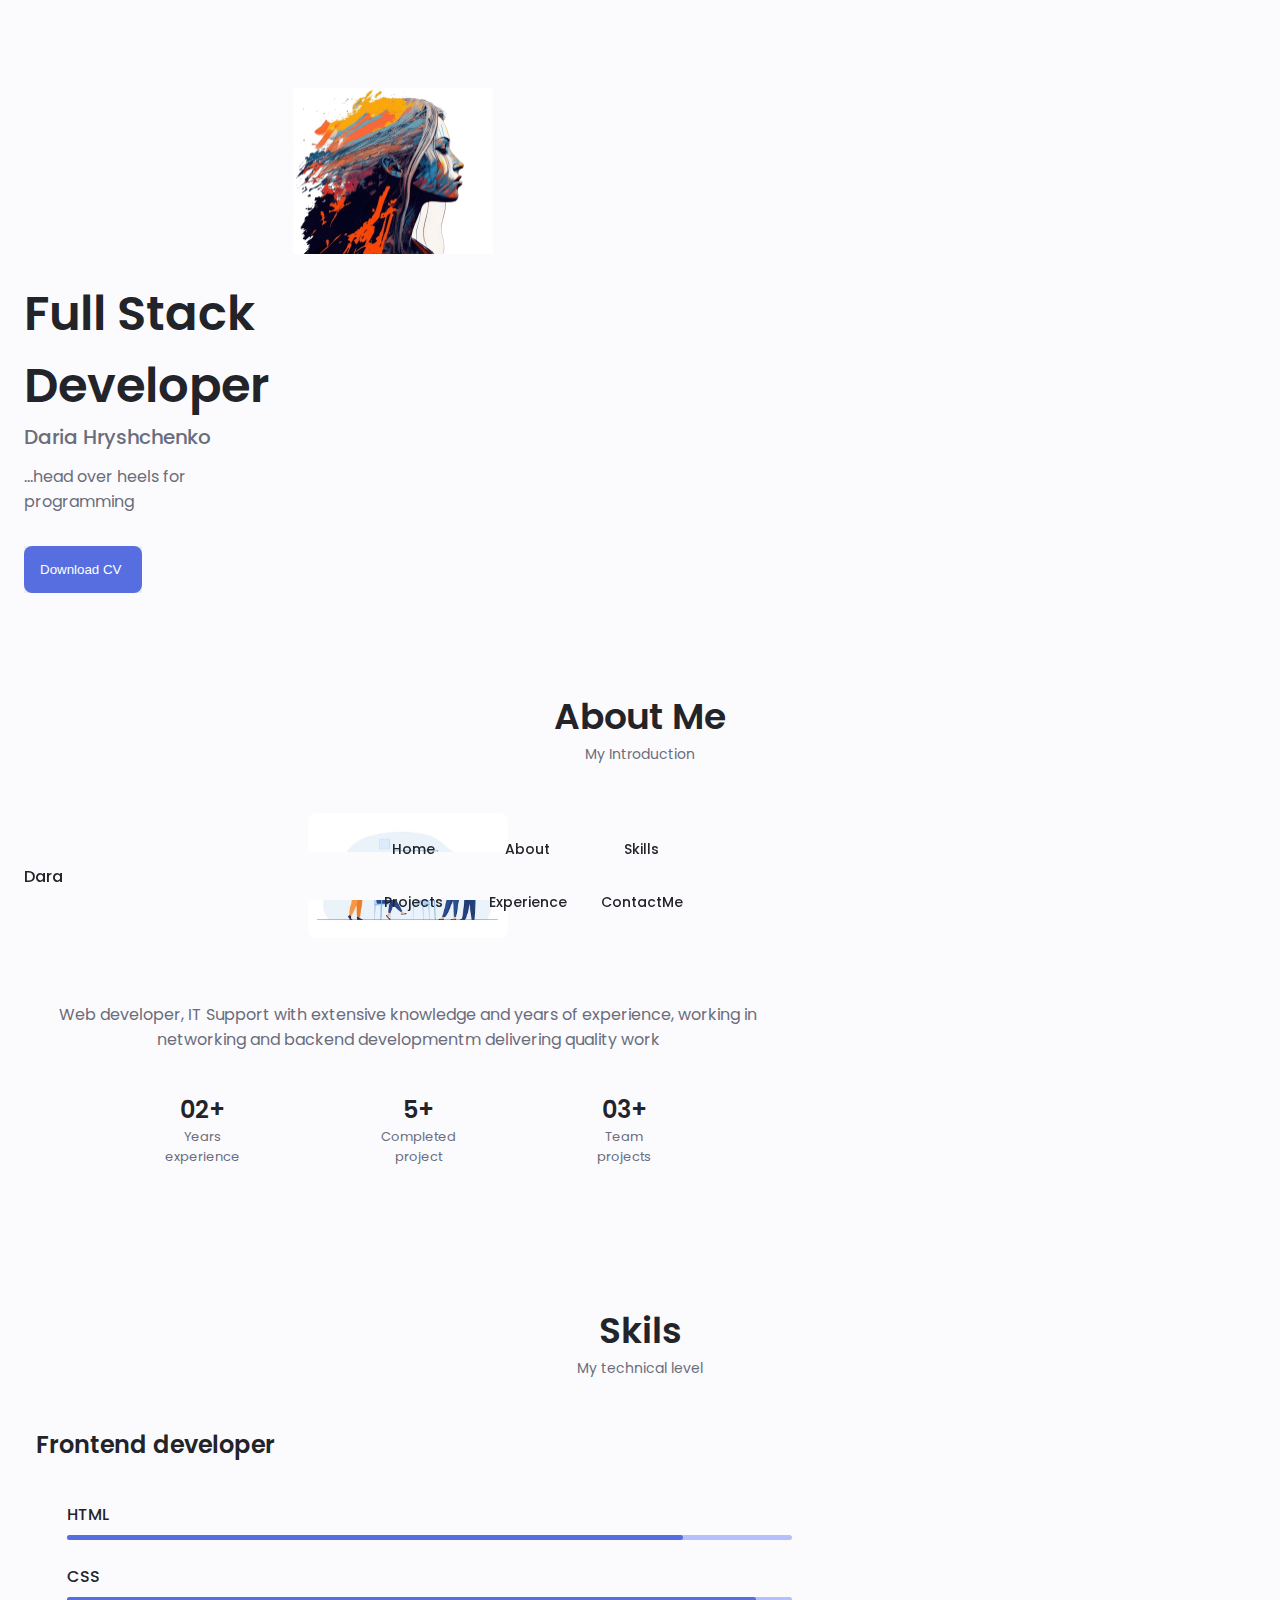
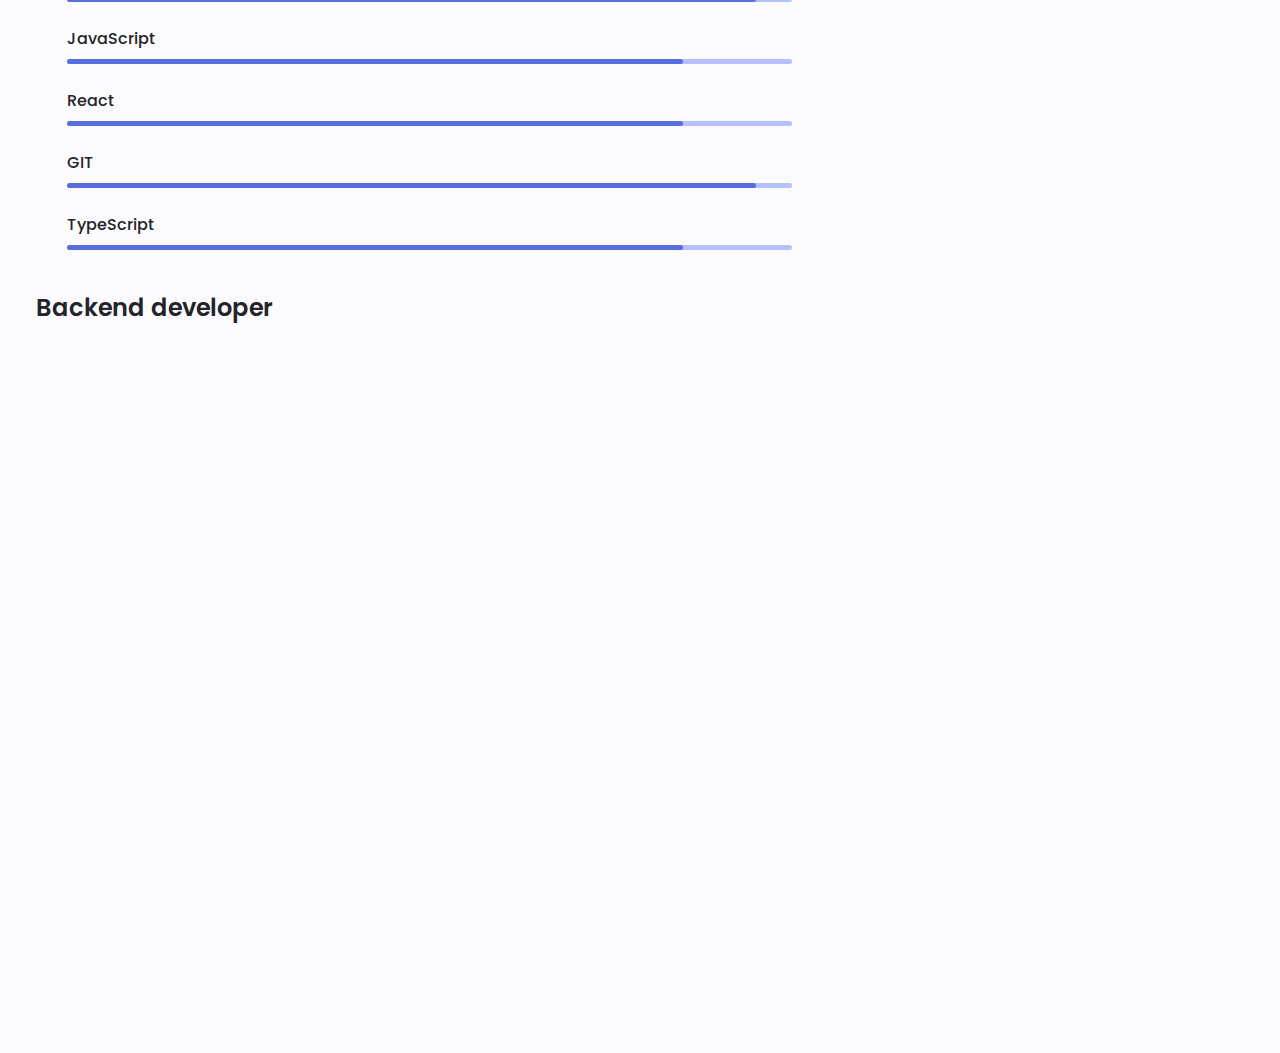
==== commit 5ddd749f: "use new template. Create section navigation and header" ====
--- a/index.html
+++ b/index.html
@@ -2,355 +2,311 @@
 <html lang="en">
   <head>
     <meta charset="UTF-8" />
+    <meta name="viewport" content="width=device-width, initial-scale=1.0" />
     <link
-      rel="icon"
-      href="https://img.icons8.com/?size=512&id=naDnVpQ3BNkR&format=png"
-      type="image/x-icon"
+      href="https://fonts.googleapis.com/css2?family=Poppins:wght@400;500;600&display=swap"
+      rel="stylesheet"
     />
+
+    <!--==================== UNICONS ====================-->
+    <link
+      rel="stylesheet"
+      href="https://unicons.iconscout.com/release/v4.0.8/css/line.css"
+    />
+
+    <!--==================== SWIPER CSS ====================-->
+    <link rel="stylesheet" href="" />
+
+    <!--==================== CSS ====================-->
     <link rel="stylesheet" href="styles.css" />
-    <meta name="viewport" content="width=device-width, initial-scale=1" />
-    <title>Résumé</title>
+
+    <title>Responsive Portfolio Website</title>
   </head>
   <body>
-    <main>
-      <div class="resume">
-        <div class="container">
-          <div class="resume__block">
-            <h1 class="contact-info__header">Daria Hryshchenko</h1>
-            <h3 class="contact-info__sub-header">Full Stack Developer</h3>
-
-            <div class="contact_info_container fh">
-              <div class="contact-info__block">
-                <ul class="contact-info__list">
-                  <li>
-                    <a href="" rel="author" class="contact-info__item">
-                      <div class="contact-info__item-icon-wrapper">
-                        <svg
-                          class="contact-info__item-icon"
-                          xmlns="http://www.w3.org/2000/svg"
-                          viewBox="0 0 448 512"
-                        >
-                          <path
-                            d="M64 32C28.7 32 0 60.7 0 96V416c0 35.3 28.7 64 64 64H288V368c0-26.5 21.5-48 48-48H448V96c0-35.3-28.7-64-64-64H64zM448 352H402.7 336c-8.8 0-16 7.2-16 16v66.7V480l32-32 64-64 32-32z"
-                          />
-                        </svg>
-                      </div>
-                      <span>I'm head over heels for programming!</span>
-                    </a>
-                  </li>
-                  <li>
-                    <a
-                      href="https://www.linkedin.com/in/daria-hryshchenko/"
-                      rel="author"
-                      class="contact-info__item"
-                      target="_blank"
-                    >
-                      <div class="contact-info__item-icon-wrapper">
-                        <svg
-                          class="contact-info__item-icon"
-                          xmlns="http://www.w3.org/2000/svg"
-                          viewBox="0 0 448 512"
-                        >
-                          <path
-                            d="M416 32H31.9C14.3 32 0 46.5 0 64.3v383.4C0 465.5 14.3 480 31.9 480H416c17.6 0 32-14.5 32-32.3V64.3c0-17.8-14.4-32.3-32-32.3zM135.4 416H69V202.2h66.5V416zm-33.2-243c-21.3 0-38.5-17.3-38.5-38.5S80.9 96 102.2 96c21.2 0 38.5 17.3 38.5 38.5 0 21.3-17.2 38.5-38.5 38.5zm282.1 243h-66.4V312c0-24.8-.5-56.7-34.5-56.7-34.6 0-39.9 27-39.9 54.9V416h-66.4V202.2h63.7v29.2h.9c8.9-16.8 30.6-34.5 62.9-34.5 67.2 0 79.7 44.3 79.7 101.9V416z"
-                          ></path>
-                        </svg>
-                      </div>
-                      <span>daria-hryshchenko</span>
-                    </a>
-                  </li>
-                  <li>
-                    <a
-                      href="https://goo.gl/maps/d5kScoY1Y9YDkG3P8"
-                      rel="author"
-                      target="_blank"
-                      class="contact-info__item"
-                    >
-                      <div class="contact-info__item-icon-wrapper">
-                        <svg
-                          class="contact-info__item-icon"
-                          xmlns="http://www.w3.org/2000/svg"
-                          viewBox="0 0 384 512"
-                        >
-                          <path
-                            d="M172.268 501.67C26.97 291.031 0 269.413 0 192 0 85.961 85.961 0 192 0s192 85.961 192 192c0 77.413-26.97 99.031-172.268 309.67-9.535 13.774-29.93 13.773-39.464 0zM192 272c44.183 0 80-35.817 80-80s-35.817-80-80-80-80 35.817-80 80 35.817 80 80 80z"
-                          ></path>
-                        </svg>
-                      </div>
-                      <span>Lviv, Ukraine</span>
-                    </a>
-                  </li>
-                </ul>
-              </div>
-
-              <div class="contact-info__block contact-info__block--center">
-                <img
-                  class="contact-info__avatar"
-                  src="assets/Hryshchenko__Daria.jpg"
-                  alt="Woman in a light blouse"
-                />
-              </div>
-
-              <div class="contact-info__block">
-                <ul class="contact-info__list">
-                  <li>
-                    <a
-                      href="mailto:daria199210@gmail.com"
-                      rel="author"
-                      class="contact-info__item"
-                      target="_blank"
-                    >
-                      <div class="contact-info__item-icon-wrapper">
-                        <svg
-                          class="contact-info__item-icon"
-                          xmlns="http://www.w3.org/2000/svg"
-                          viewBox="0 0 512 512"
-                        >
-                          <path
-                            d="M48 64C21.5 64 0 85.5 0 112c0 15.1 7.1 29.3 19.2 38.4L236.8 313.6c11.4 8.5 27 8.5 38.4 0L492.8 150.4c12.1-9.1 19.2-23.3 19.2-38.4c0-26.5-21.5-48-48-48H48zM0 176V384c0 35.3 28.7 64 64 64H448c35.3 0 64-28.7 64-64V176L294.4 339.2c-22.8 17.1-54 17.1-76.8 0L0 176z"
-                          />
-                        </svg>
-                      </div>
-                      <span>daria199210@gmail.com</span>
-                    </a>
-                  </li>
-                  <li>
-                    <a
-                      href="tel:+380507629308"
-                      rel="author"
-                      class="contact-info__item"
-                      target="_blank"
-                    >
-                      <div class="contact-info__item-icon-wrapper">
-                        <svg
-                          class="contact-info__item-icon"
-                          xmlns="http://www.w3.org/2000/svg"
-                          viewBox="0 0 448 512"
-                        >
-                          <path
-                            d="M64 32C28.7 32 0 60.7 0 96V416c0 35.3 28.7 64 64 64H384c35.3 0 64-28.7 64-64V96c0-35.3-28.7-64-64-64H64zm90.7 96.7c9.7-2.6 19.9 2.3 23.7 11.6l20 48c3.4 8.2 1 17.6-5.8 23.2L168 231.7c16.6 35.2 45.1 63.7 80.3 80.3l20.2-24.7c5.6-6.8 15-9.2 23.2-5.8l48 20c9.3 3.9 14.2 14 11.6 23.7l-12 44C336.9 378 329 384 320 384C196.3 384 96 283.7 96 160c0-9 6-16.9 14.7-19.3l44-12z"
-                          />
-                        </svg>
-                      </div>
-                      <span>+380507629308</span>
-                    </a>
-                  </li>
-                  <li>
-                    <a
-                      href="https://t.me/D_arV"
-                      rel="author"
-                      class="contact-info__item"
-                      target="_blank"
-                    >
-                      <div class="contact-info__item-icon-wrapper">
-                        <svg
-                          class="contact-info__item-icon"
-                          xmlns="http://www.w3.org/2000/svg"
-                          viewBox="0 0 496 512"
-                        >
-                          <path
-                            d="M248,8C111.033,8,0,119.033,0,256S111.033,504,248,504,496,392.967,496,256,384.967,8,248,8ZM362.952,176.66c-3.732,39.215-19.881,134.378-28.1,178.3-3.476,18.584-10.322,24.816-16.948,25.425-14.4,1.326-25.338-9.517-39.287-18.661-21.827-14.308-34.158-23.215-55.346-37.177-24.485-16.135-8.612-25,5.342-39.5,3.652-3.793,67.107-61.51,68.335-66.746.153-.655.3-3.1-1.154-4.384s-3.59-.849-5.135-.5q-3.283.746-104.608,69.142-14.845,10.194-26.894,9.934c-8.855-.191-25.888-5.006-38.551-9.123-15.531-5.048-27.875-7.717-26.8-16.291q.84-6.7,18.45-13.7,108.446-47.248,144.628-62.3c68.872-28.647,83.183-33.623,92.511-33.789,2.052-.034,6.639.474,9.61,2.885a10.452,10.452,0,0,1,3.53,6.716A43.765,43.765,0,0,1,362.952,176.66Z"
-                          />
-                        </svg>
-                      </div>
-                      <span>D_arV</span>
-                    </a>
-                  </li>
-                </ul>
-              </div>
+    <!--==================== HEADER ====================-->
+    <header class="header" id="header">
+      <nav class="nav container">
+        <a href="#" class="nav__logo">Dara</a>
+
+        <div class="nav__menu" id="nav-menu">
+          <ul class="nav__list grid">
+            <li class="nav__item">
+              <a href="#home" class="nav__link"
+                ><i class="uil uil-estate"></i> Home</a
+              >
+            </li>
+            <li class="nav__item">
+              <a href="#about" class="nav__link"
+                ><i class="uil uil-user"></i> About</a
+              >
+            </li>
+            <li class="nav__item">
+              <a href="#skills" class="nav__link"
+                ><i class="uil uil-file-alt"></i> Skills</a
+              >
+            </li>
+            <li class="nav__item">
+              <a href="#projects" class="nav__link"
+                ><i class="uil uil-scenery"></i> Projects</a
+              >
+            </li>
+            <li class="nav__item">
+              <a href="#experience" class="nav__link"
+                ><i class="uil uil-briefcase-alt"></i> Experience</a
+              >
+            </li>
+            <li class="nav__item">
+              <a href="#contactme" class="nav__link"
+                ><i class="uil uil-message"></i> ContactMe</a
+              >
+            </li>
+          </ul>
+          <i class="uil uil-times nav__close" id="nav-close"></i>
+        </div>
+
+        <div class="nav__btns">
+          <div class="nav__toggle" id="nav-toggle">
+            <i class="uil uil-apps"></i>
+          </div>
+        </div>
+      </nav>
+    </header>
+
+    <!--==================== MAIN ====================-->
+    <main class="main">
+
+      <!--==================== HOME ====================-->
+      <section class="home section" id="home">
+        <div class="home__container container grid">
+          <div class="home__content grid">
+            <div class="home__social">
+              <a href="https://www.linkedin.com/in/daria-hryshchenko/" class="home__social-icon" target="_blank">
+                <i class="uil uil-linkedin-alt"></i>
+              </a>
+              <a href="https://t.me/D_arV" class="home__social-icon" target="_blank">
+                <i class="uil uil-telegram-alt"></i>
+              </a>
+              <a href="https://github.com/daria-hryshchenko" class="home__social-icon" target="_blank">
+                <i class="uil uil-github-alt"></i>
+              </a>
+            </div>
+
+            <div class="home__img">
+              <img src="assets/Hero__Image__mini.png" alt="girl profile graphic" class="home__blog-img">
+            </div>
+
+            <div class="home__data">
+              <h1 class="home__title">Full Stack Developer</h1>
+              <h3 class="home__subtitle">Daria Hryshchenko</h3>
+              <p class="home__description">...head over heels for programming</p>
+                <button class="home__btn">
+                  <a href="assets/Daria_Hryshchenko.pdf" download class="button button--flex">
+                  Download CV <i class="uil uil-cloud-download button__icon"></i>
+                </a>
+                </button>
             </div>
           </div>
+
+          <div class="home__scroll">
+            <a href="#about" class="home__scroll-button button--flex">
+              <i class="uil uil-mouse-alt home__scroll-mouse"></i>
+              <span class="home__scroll-name">Scroll Down</span>
+              <i class="uil uil-arrow-down home__scroll-arrow"></i>
+            </a>
+          </div>
+
+
         </div>
-        <div class="container">
-          <div class="resume__block">
-            <div class="intro">
-              <div class="intro__icon-wrapper">
-                <svg
-                  class="intro__icon"
-                  xmlns="http://www.w3.org/2000/svg"
-                  viewBox="0 0 512 512"
-                >
-                  <path
-                    d="M464 256h-80v-64c0-35.3 28.7-64 64-64h8c13.3 0 24-10.7 24-24V56c0-13.3-10.7-24-24-24h-8c-88.4 0-160 71.6-160 160v240c0 26.5 21.5 48 48 48h128c26.5 0 48-21.5 48-48V304c0-26.5-21.5-48-48-48zm-288 0H96v-64c0-35.3 28.7-64 64-64h8c13.3 0 24-10.7 24-24V56c0-13.3-10.7-24-24-24h-8C71.6 32 0 103.6 0 192v240c0 26.5 21.5 48 48 48h128c26.5 0 48-21.5 48-48V304c0-26.5-21.5-48-48-48z"
-                  ></path>
-                </svg>
-              </div>
-              <p class="intro_text">
-                I`m a Full Stack Developer with experience in Node.js,
-                JavaScript, React, HTML, and CSS. Previously, I have created
-                landing pages using WordPress. My goal is to secure a position
-                at a reputable company where I can enhance my skills and
-                knowledge, delivering excellent results in the long term.
-              </p>
-            </div>
-          </div>
-        </div>
-        <div class="container">
-          <div class="resume__block">
-            <div class="skills">
-              <h3 class="skills__header">Skills</h3>
-              <div class="fh">
-                <ul class="skills__list">
-                  <li>
-                    <p class="skills__text">Node.JS</p>
-                    <span class="skills__bar"
-                      ><span class="skills__eighty bar"></span
-                    ></span>
-                  </li>
-                  <li>
-                    <p class="skills__text">React</p>
-                    <span class="skills__bar"
-                      ><span class="skills__seventeen bar"></span
-                    ></span>
-                  </li>
-                  <li>
-                    <p class="skills__text">JavaScript</p>
-                    <span class="skills__bar"
-                      ><span class="skills__ninety bar"></span
-                    ></span>
-                  </li>
-                  <li>
-                    <p class="skills__text">GIT</p>
-                    <span class="skills__bar"
-                      ><span class="skills__eighty bar"></span
-                    ></span>
-                  </li>
-                  <li>
-                    <p class="skills__text">Docker</p>
-                    <span class="skills__bar"
-                      ><span class="skills__seventeen bar"></span
-                    ></span>
-                  </li>
-                </ul>
-                <ul class="skills__list">
-                  <li>
-                    <p class="skills__text">TypeScript</p>
-                    <span class="skills__bar"
-                      ><span class="skills__eighty bar"></span
-                    ></span>
-                  </li>
-                  <li>
-                    <p class="skills__text">HTML</p>
-                    <span class="skills__bar"
-                      ><span class="skills__ninety bar"></span
-                    ></span>
-                  </li>
-                  <li>
-                    <p class="skills__text">CSS</p>
-                    <span class="skills__bar"
-                      ><span class="skills__eighty bar"></span
-                    ></span>
-                  </li>
-                  <li>
-                    <p class="skills__text">MongoDB</p>
-                    <span class="skills__bar"
-                      ><span class="skills__seventeen bar"></span
-                    ></span>
-                  </li>
-                  <li>
-                    <p class="skills__text">Express</p>
-                    <span class="skills__bar"
-                      ><span class="skills__eighty bar"></span
-                    ></span>
-                  </li>
-                </ul>
-              </div>
-            </div>
-          </div>
-        </div>
-        <div class="container">
-          <div class="resume__block">
-            <div class="main-info fh">
-              <div class="experiences">
-                <h3 class="experiences__header">Experience</h3>
-                <div class="experiences__timeline">
-                    <div class="experiences__line"></div>
-                    <div class="experiences__section section">
-                        <div class="experiences__bead"></div>
-                        <div class="experiences__content">
-                          <span>Jan 2023 - Present</span>
-                          <h4>Freelancer Frontend Developer</h4>
-                          <img src="assets/frelancer__min.jpg" alt="man working at a computer" width="150">
+      </section>
+
+      <!--==================== ABOUT ====================-->
+      <section class="about section" id="about">
+                <h2 class="section__title">About Me</h2>
+                <span class="section__subtitle">My Introduction</span>
+        
+                <div class="about__container container grid">
+                    <img src="assets/colleagues__working__together__project_mini.jpg" class="about__img" alt="">
+
+                    <div class="about__data">
+                        <p class="about__description">
+                            Web developer, IT Support with extensive knowledge and years of experience, working in networking and backend developmentm delivering quality work
+                        </p>
+
+                        <div class="about__info">
+                            <div>
+                                <span class="about__info-title">02+</span>
+                                <span class="about__info-name">Years <br> experience</span>
+                            </div>
+                            <div>
+                                <span class="about__info-title">5+</span>
+                                <span class="about__info-name">Completed <br> project</span>
+                            </div>
+                            <div>
+                                <span class="about__info-title">03+</span>
+                                <span class="about__info-name">Team <br> projects</span>
+                            </div>
                         </div>
+
                     </div>
-        
-                    <div class="experiences__section section">
-                        <div class="experiences__bead"></div>
-                        <div class="experiences__content">
-                          <span>Feb 2022 - Jan 2023</span>
-                          <h4>Relocation / Study at IT School GoIT</h4>
-                          <img src="assets/work__from__home__min.jpg" alt="woman working at a computer and a cat on her shoulder" width="150">
+                </div>
+            </section>
+
+      <!--==================== SKILLS ====================-->
+       <section class="skills section" id="skills">
+                <h2 class="section__title">Skils</h2>
+                <span class="section__subtitle">My technical level</span>
+
+                <div class="skills__container container grid">
+                    <div>
+                        <!--====================Frontend  SKILLS  ====================-->
+                        <div class="skills__content skills__open">
+                            <div class="skills__header">
+                                <i class="uil uil-brackets-curly skills__icon"></i>
+
+                                <div>
+                                    <h2 class="skills_title">Frontend developer</h2>
+                                </div>
+
+                                <i class="uil uil-angle-down skills__arrow"></i>
+                            </div>
+
+                            <div class="skills__list grid">
+                                <div class="skills_data">
+                                    <div class="skills__titles">
+                                        <h3 class="skills__name">HTML</h3>
+                                    </div>
+                                    <div class="skills__bar">
+                                        <span class="skills__percentage skills__eighty"></span>
+                                    </div>
+                                </div>
+
+                                <div class="skills_data">
+                                    <div class="skills__titles">
+                                        <h3 class="skills__name">CSS</h3>
+                                    </div>
+                                    <div class="skills__bar">
+                                        <span class="skills__percentage skills__ninety"></span>
+                                    </div>
+                                </div>
+
+                                <div class="skills_data">
+                                    <div class="skills__titles">
+                                        <h3 class="skills__name">JavaScript</h3>
+                                    </div>
+                                    <div class="skills__bar">
+                                        <span class="skills__percentage skills__eighty"></span>
+                                    </div>
+                                </div>
+
+                                 <div class="skills_data">
+                                    <div class="skills__titles">
+                                        <h3 class="skills__name">React</h3>
+                                    </div>
+                                    <div class="skills__bar">
+                                        <span class="skills__percentage skills__eighty"></span>
+                                    </div>
+                                </div>
+
+                                 <div class="skills_data">
+                                    <div class="skills__titles">
+                                        <h3 class="skills__name">GIT</h3>
+                                    </div>
+                                    <div class="skills__bar">
+                                        <span class="skills__percentage  skills__ninety"></span>
+                                    </div>
+                                </div>
+
+                                 <div class="skills_data">
+                                    <div class="skills__titles">
+                                        <h3 class="skills__name">TypeScript</h3>
+                                    </div>
+                                    <div class="skills__bar">
+                                        <span class="skills__percentage skills__eighty"></span>
+                                    </div>
+                                </div>
+                            </div>
                         </div>
-                    </div>
-        
-                    <div class="experiences__section section">
-                        <div class="experiences__bead"></div>
-                        <div class="experiences__content">
-                          <span>2020 - Feb 2022</span>
-                          <h4>Link Building(remote) at Traffic Terminal</h4>
-                          <img src="assets/teen__room__mini.jpg" alt="empty room illustration in orange color" width="150">
-                        </div>
-                    </div>
-        
-                    <div class="experiences__section section">
-                        <div class="experiences__bead"></div>
-                        <div class="experiences__content">
-                          <span>2019 - 2021</span>
-                          <h4>Freelancer WordPress Developer</h4>
-                          <img src="assets/self__employed_mini.jpg" alt="woman working on a computer" width="150">
-                        </div>
-                    </div>
-        
-                    <div class="experiences__section section">
-                        <div class="experiences__bead"></div>
-                        <div class="experiences__content">
-                          <span>2018 - 2020</span>
-                          <h4>Team Leader at Polimentor</h4>
-                          <img src="assets/colleagues__working__together__project_mini.jpg" alt="four people in a meeting" width="150">
+
+                        <!--==================== Backend SKILLS  ====================-->
+                        <div class="skills__content skills__close">
+                            <div class="skills__header">
+                                <i class="uil uil-server-network skills__icon"></i>
+
+                                <div>
+                                    <h2 class="skills_title">Backend developer</h2>
+                                </div>
+
+                                <i class="uil uil-angle-down skills__arrow"></i>
+                            </div>
+
+                            <div class="skills__list grid">
+                                <div class="skills_data">
+                                    <div class="skills__titles">
+                                        <h3 class="skills__name">Node JS</h3>
+                                    </div>
+                                    <div class="skills__bar">
+                                        <span class="skills__percentage skills__eighty"></span>
+                                    </div>
+                                </div>
+
+                                <div class="skills_data">
+                                    <div class="skills__titles">
+                                        <h3 class="skills__name">Docker</h3>
+                                    </div>
+                                    <div class="skills__bar">
+                                        <span class="skills__percentage skills__seventeen"></span>
+                                    </div>
+                                </div>
+
+                                <div class="skills_data">
+                                    <div class="skills__titles">
+                                        <h3 class="skills__name">MongoDB</h3>
+                                    </div>
+                                    <div class="skills__bar">
+                                        <span class="skills__percentage skills__seventeen"></span>
+                                    </div>
+                                </div>
+
+                                <div class="skills_data">
+                                    <div class="skills__titles">
+                                        <h3 class="skills__name">Express</h3>
+                                    </div>
+                                    <div class="skills__bar">
+                                        <span class="skills__percentage skills__eighty"></span>
+                                    </div>
+                                </div>
+                            </div>
                         </div>
                     </div>
                 </div>
-            </div>
-            </div>
-          </div>
-        </div>
-        <div class="container">
-          <div class="resume__block">
-            <div class="main-info fh">
-              <div class="additional">
-                <div class="additional__column">
-                  <h3 class="additional__title">Education</h3>
-                  <ul class="additional__list">
-                    <li class="additional__item">
-                      <span>2022-2023</span>
-                      <p>Full Stack Developer Course</p>
-                      <h3>IT School GoIT</h3>
-                    </li>
-                    <li class="additional__item">
-                      <span>2010-2015</span>
-                      <p>Master of History</p>
-                      <h3>Karazin V.N. University</h3>
-                    </li>
-                  </ul>
-                </div>
-                <div class="additional__column">
-                  <h3 class="additional__title">Languages</h3>
-                  <ul class="additional__list">
-                    <li class="additional__item">
-                      <p>Ukrainian - Native</p>
-                    </li>
-                    <li class="additional__item">
-                      <p>English - Intermediate</p>
-                    </li>
-                  </ul>
-                  <iframe src="https://giphy.com/embed/L0ZhO0YWanyEYF7RTE" width="100" height="100" class="additional__iframe"></iframe>
-                </div>
-              </div>
-            </div>
-          </div>
-        </div>
-        </div>
+            </section>
+
+      <!--==================== QUALIFICATION ====================-->
+      <section class="qualification section"></section>
+
+      <!--==================== SERVICES ====================-->
+      <section class="services section" id="services"></section>
+
+      <!--==================== PORTFOLIO ====================-->
+      <section class="portfolio section" id="portfolio"></section>
+
+      <!--==================== PROJECT IN MIND ====================-->
+      <section class="project section"></section>
+
+      <!--==================== TESTIMONIAL ====================-->
+      <section class="testimonial section"></section>
+
+      <!--==================== CONTACT ME ====================-->
+      <section class="contact section" id="contact"></section>
     </main>
+
+    <!--==================== FOOTER ====================-->
+    <footer class="footer"></footer>
+
+    <!--==================== SCROLL TOP ====================-->
+
+    <!--==================== SWIPER JS ====================-->
     <script src="script.js"></script>
+
   </body>
 </html>
--- a/styles.css
+++ b/styles.css
@@ -1,409 +1,538 @@
-/* General styles */
-
+/*==================== VARIABLES CSS ====================*/
+:root {
+    --header-height: 3rem;
+
+    /*========== Colors ==========*/
+    /* Change favorite color */
+    --hue-color: 230; /*Purple 250 - Green 142 - Blue 230 - Pink 340*/
+
+    /* HSL color mode */
+    --first-color: hsl(var(--hue-color), 69%, 61%);
+    --first-color-second: hsl(var(--hue-color), 69%, 61%);
+    --first-color-alt: hsl(var(--hue-color), 57%, 53%);
+    --first-color-lighter: hsl(var(--hue-color), 92%, 85%);
+    --title-color: hsl(var(--hue-color), 8%, 15%);
+    --text-color: hsl(var(--hue-color), 8%, 45%);
+    --text-color-light: hsl(var(--hue-color), 8%, 65%);
+    --input-color: hsl(var(--hue-color), 70%, 96%);
+    --body-color: hsl(var(--hue-color), 60%, 99%);
+    --container-color: #fff;
+    --scroll-bar-color: hsl(var(--hue-color), 12%, 90%);
+    --scroll-thumb-color: hsl(var(--hue-color), 12%, 80%);
+
+    /*========== Font and typography ==========*/
+    --body-font: 'Poppins', sans-serif;
+
+    /* .5rem = 8px, 1rem = 16px, 1.5rem = 24px ... */
+    --big-font-size: 2rem;
+    --h1-font-size: 1.5rem;
+    --h2-font-size: 1.25rem;
+    --h3-font-size: 1.125rem;
+    --normal-font-size: .938rem;
+    --small-font-size: .813rem;
+    --smaller-font-size: .75rem;
+
+    /*========== Font weight ==========*/
+    --font-medium: 500;
+    --font-semi-bold: 600;
+
+    /*========== Margenes Bottom ==========*/
+    /* .25rem = 4px, .5rem = 8px, .75rem = 12px ... */
+    --mb-0-25: .25rem;
+    --mb-0-5: .5rem;
+    --mb-0-75: .75rem;
+    --mb-1: 1rem;
+    --mb-1-5: 1.5rem;
+    --mb-2: 2rem;
+    --mb-2-5: 2.5rem;
+    --mb-3: 3rem;
+
+    /*========== z index ==========*/
+    --z-tooltip: 10;
+    --z-fixed: 100;
+    --z-modal: 1000;
+}
+
+/* Font size for large devices */
+@media screen and (min-width: 968px) {
+    :root {
+        --big-font-size: 3rem;
+        --h1-font-size: 2.25rem;
+        --h2-font-size: 1.5rem;
+        --h3-font-size: 1.25rem;
+        --normal-font-size: 1rem;
+        --small-font-size: .875rem;
+        --smaller-font-size: .813rem;
+    }
+}
+
+/*========== Variables Dark theme ==========*/
+
+
+/*========== Button Dark/Light ==========*/
+
+
+/*==================== BASE ====================*/
 * {
+  box-sizing: border-box;
+  padding: 0;
   margin: 0;
-  padding: 0;
-  box-sizing: border-box;
+}
+
+html {
+  scroll-behavior: smooth;
 }
 
 body {
-  font-family: Arial, Helvetica, sans-serif;
-  line-height: 1.5;
-
-  --primary-text-color: #181820;
-  --secondary-text-color: #5c5c62;
-  --durability-text-color: #6a737d9c;
-  --icon-color: #6a737d;
-  --border-color: #ff9a0045;
-  --text-decoration-color: #ff9a00;
+  margin: 0 0 var(--header-height) 0;
+  font-family: var(--body-font);
+  font-size: var(--normal-font-size);
+  background-color: var(--body-color);
+  color: var(--text-color);
+}
+
+h1, h2, h3, h4 {
+  color: var(--title-color);
+  font-weight: var(--font-semi-bold);
 }
 
 ul {
   list-style: none;
 }
 
+a {
+  text-decoration: none;
+}
+
+img {
+  max-width: 100%;
+  height: auto;
+}
+
+/*==================== REUSABLE CSS CLASSES ====================*/
+.section {
+  padding: 2rem 0 4rem;
+}
+
+.section__title {
+  font-size: var(--h1-font-size);
+  color: var(--title-color);
+}
+
+.section__subtitle {
+  display: block;
+  font-size: var(--small-font-size);
+  margin-bottom: var(--mb-3);
+}
+
+.section__title, 
+.section__subtitle {
+  text-align: center;
+}
+
+/*==================== LAYOUT ====================*/
 .container {
-  margin: 0 auto;
-  padding: 0 30px;
-  max-width: 900px;
-}
-
-.fh {
+  max-width: 768px;
+  margin-left: var(--mb-1-5);
+  margin-right: var(--mb-1-5);
+}
+
+.grid {
+  display: grid;
+  gap: 1.5rem;
+}
+
+.header {
+  width: 100%;
+  position: fixed;
+  bottom: 0;
+  left: 0;
+  z-index: var(--z-fixed);
+  background-color: var(--body-color);
+}
+
+/*==================== NAV ====================*/
+.nav{
+  max-width: 968px;
+  height: var(--header-height);
+
   display: flex;
-  flex-direction: row;
   justify-content: space-between;
-}
-
-.fv {
+  align-items: center;
+}
+
+.nav__logo, .nav__toggle{
+  color: var(--title-color);
+  font-weight: var(--font-medium);
+}
+
+.nav__logo:hover{
+  color: var(--first-color);
+}
+
+.nav__toggle{
+  font-size: 1.1rem;
+  cursor: pointer;
+}
+
+.nav__toggle:hover{
+  color: var(--first-color);
+}
+
+@media screen and (max-width: 786px){
+  .nav__menu{
+    position: fixed;
+    bottom: -100%;
+    left: 0;
+    width: 100%;
+    background-color: var(--body-color);
+    padding: 2rem 1.5rem 4rem;
+    box-shadow: 0 -1px 4px rgba(0,0,0,.15);
+    border-radius: 1.5rem 1.5rem 0 0;
+    transition: .3s;
+  }
+}
+
+.nav__list{
+   grid-template-columns: repeat(3, 1fr);
+   gap: 2rem; 
+}
+
+.nav__link{
   display: flex;
   flex-direction: column;
-  justify-content: space-between;
-}
-
-.resume {
-  margin: 50px auto;
-  border: 1px solid #f5f5f5;
-  box-shadow: 1px 1px 7px 7px #f5f5f5;
-  padding: 30px 0;
-  max-width: 900px;
-}
-
-.resume__block {
-  border-bottom: 3px solid var(--border-color);
-  padding-bottom: 30px;
-  margin-bottom: 15px;
-}
-
-@media screen and (max-width: 576px) {
-  .main-info,
-  .contact_info_container {
-    flex-direction: column;
-  }
-
-  .contact_info_container {
+  align-items: center;
+  font-size: var(--small-font-size);
+  color: var(--title-color);
+  font-weight: var(--font-medium);
+}
+
+.nav__link:hover{
+  color: var(--first-color);
+}
+
+.nav__icon{
+  font-size: 1.2rem;
+}
+
+.nav__close{
+  position: absolute;
+  right: 1.3rem;
+  bottom: .5rem;
+  font-size: 1.5rem;
+  cursor: pointer;
+  color: var(--first-color);
+}
+
+.nav__close:hover{
+  color: var(--first-color-alt)
+}
+
+/* show menu */
+
+.show-menu{
+  bottom: 0;
+}
+
+/* Active link */
+
+
+/* Change background header */
+
+
+/*==================== HOME ====================*/
+
+.home__container{
+  gap: 1rem;
+}
+
+.home__content{
+  grid-template-columns: .5fr 3fr;
+  padding-top: 3.5rem;
+  align-items: center;
+}
+
+.home__social{
+  display: grid;
+  grid-template-columns: max-content;
+  row-gap: 1rem;
+}
+
+.home__social-icon{
+  font-size: 1.25rem;
+  color: var(--first-color);
+}
+
+.home__social-icon:hover{
+  color: var(--first-color-alt);
+}
+
+.home__img{
+  width: 200px;
+}
+
+.home__blog-img{
+  display: block;
+  width: 100%;
+}
+
+.home__title{
+  font-size: var(--big-font-size);
+}
+
+.home__subtitle{
+  font-size: var(--h3-font-size);
+  color: var(--text-color);
+  font-weight: var(--font-medium);
+  margin-bottom: var(--mb-0-75);
+}
+
+.home__description{
+  margin-bottom: var(--mb-2);
+}
+
+.home__scroll{
+  display: none;
+}
+
+.home__scroll-button{
+  color: var(--first-color);
+  transition: .3s;
+}
+
+.home__scroll-button:hover{
+  transform: translateY(.25rem);
+}
+
+.home__scroll-mouse{
+  font-size: 2rem;
+}
+
+.home__scroll-name{
+  font-size: var(--small-font-size);
+  color: var(--title-color);
+  font-weight: var(--font-medium);
+  margin-right: var(--mb-0-25);
+}
+
+.home__scroll-arrow{
+  font-size: 1.25rem;
+}
+
+.home__btn{
+  border: none;
+}
+/*==================== BUTTONS ====================*/
+
+.button{
+  display: inline-block;
+  background-color: var(--first-color);
+  color: #fff;
+  padding: 1rem;
+  border-radius: .5rem;
+  font-weight: var(--font-medium);
+}
+
+.button:hover{
+  background-color: var(--first-color-alt);
+}
+
+.button__icon{
+  font-size: 1.25rem;
+  margin-left: var(--mb-0-25);
+  transition: .3s;
+}
+
+.button--flex{
+  display: inline-flex;
+  align-items: center;
+}
+/*==================== ABOUT ====================*/
+.about__img{
+    width: 200px;
+    border-radius: .5rem;
+    justify-self: center;
+    align-self: center;
+}
+
+.about__description{
+    text-align: center;
+    margin-top: var(--mb-2-5);
+}
+
+.about__info{
+    display: flex;
+    justify-content: space-evenly;
+    margin-top: var(--mb-2-5);
+    margin-bottom: var(--mb-2-5);
+}
+
+.about__info-name{
+    font-size: var(--smaller-font-size);
+}
+
+.about__info-title{
+    font-size: var(--h2-font-size);
+    font-weight: var(--font-semi-bold);
+    color: var(--title-color);
+}
+
+
+.about__info-title,
+.about__info-name{
+    display: block;
+    text-align: center;
+}
+
+.about__buttons{
+    display: flex;
+    justify-content: center;
+}
+
+/*==================== SKILLS ====================*/
+
+.skills__container{
+    row-gap: 0;
+}
+
+.skills__header{
+    display: flex;
     align-items: center;
-  }
-
-  .contact-info__block:not(:last-child) {
-    margin-bottom: 20px;
-  }
-
-  .experiences {
-    margin-right: 0;
-  }
-}
-
-/* Contact info styles */
-
-.contact-info__header,
-.contact-info__sub-header {
-  text-align: center;
-}
-
-.contact-info__header {
-  color: var(--primary-text-color);
-  margin-bottom: 15px;
-  text-decoration-color: var(--text-decoration-color);
-  text-decoration-line: underline;
-}
-
-.contact-info__sub-header {
-  color: var(--secondary-text-color);
-  margin-bottom: 30px;
-}
-
-.contact-info__block {
-  display: flex;
-  flex-direction: column;
-  justify-content: space-between;
-}
-
-.contact-info__block--center {
-  justify-content: center;
-}
-
-.contact-info__item {
-  color: var(--secondary-text-color);
-  text-decoration: none;
-  display: flex;
-  justify-content: start;
-}
-
-.contact-info__item:hover {
-    color: var(--text-decoration-color);
-  }
-
-.contact-info__item:not(:last-child) {
-  margin-bottom: 20px;
-}
-
-.contact-info__item-icon-wrapper {
-  margin-right: 10px;
-  width: 20px;
-  display: flex;
-  justify-content: center;
-}
-
-
-.contact-info__item-icon {
-  height: 1.1428rem;
-  vertical-align: text-bottom;
-  fill: currentColor
-}
-
-
-
-.contact-info__avatar {
-  border-radius: 50%;
-  width: 100px;
-  height: 100px;
-  object-fit: cover;
-  border: 3px solid;
-  border-color: var(--text-decoration-color);
-}
-
-.contact-info__list {
-  display: flex;
-  flex-direction: column;
-  gap: 10px;
-}
-
-/* Intro and skills styles */
-
-.intro {
-  display: flex;
-  justify-content: start;
-}
-
-.intro__icon-wrapper {
-  margin-right: 30px;
-  width: 30px;
-  display: flex;
-  justify-content: center;
-}
-
-.intro__icon {
-  height: 1.1428rem;
-  vertical-align: text-bottom;
-}
-
-.intro__icon path {
-  fill: var(--text-decoration-color);
-}
-
-.intro_text {
-  color: var(--secondary-text-color);
-  text-align: justify;
-}
-
-.skills__header {
-  color: var(--secondary-text-color);
-  text-align: center;
-  margin-bottom: 15px;
-}
-
-.skills__list {
-  display: flex;
-  flex-direction: column;
-  justify-content: space-between;
-  width: 100%;
-}
-
-.skills__list li {
-  margin: 5px 0;
-  padding: 5px;
-}
-
-.skills__text {
-  color: var(--secondary-text-color);
-  text-align: justify;
-  margin-bottom: 5px;
-}
-
-.skills__bar {
-  background: transparent;
-  display: block;
-  height: 20px;
-  width: 90%;
-  border: 1px solid var(--text-decoration-color);
-  border-radius: 10px;
-  overflow: hidden;
-  box-shadow: 0 1px 3px rgba(0, 0, 0, 0.12), 0 1px 2px rgba(0, 0, 0, 0.24);
-  transition: all 0.3s cubic-bezier(0.25, 0.8, 0.25, 1);
-}
-
-.bar {
-  height: 20px;
-  float: left;
-  background: linear-gradient(
-    135deg,
-    var(--text-decoration-color) 0%,
-    rgba(252, 103, 103, 1) 100%
-  );
-}
+    margin-bottom: var(--mb-2-5);
+    cursor: pointer;
+}
+
+.skills__icon,
+.skills__arrow{
+    font-size: 2rem;
+    color: var(--first-color);
+}
+
+.skills__icon{
+    margin-right: var(--mb-0-75);
+}
+
+.skills__title{
+    font-size: var(--h3-font-size);
+}
+
+.skills__subtitle{
+    font-size: var(--smaller-font-size);
+    color: var(--text-color-light);
+}
+
+.skills__arrow{
+    margin-left: auto;
+    transition: .4s;
+}
+
+.skills__list{
+    row-gap: 1.5rem;
+    padding-left: 2.7rem;
+}
+
+.skills__titles{
+    display: flex;
+    justify-content: space-between;
+    margin-bottom: var(--mb-0-5);
+}
+
+.skills__name{
+    font-size: var(--normal-font-size);
+    font-weight: var(--font-medium);
+}
+
+.skills__bar,
+.skills__percentage{
+    height: 5px;
+    border-radius: .25rem;
+}
+
+.skills__bar{
+    background-color: var(--first-color-lighter);
+}
+
+.skills__percentage{
+    display: block;
+    background-color: var(--first-color);
+}
+
+
+.skills__close .skills__list{
+    height: 0;
+    overflow: hidden;
+}
+
+.skills__open .skills__list{
+    height: max-content;
+    margin-bottom: var(--mb-2-5);
+}
+
+.skills__open .skills__arrow{
+    transform: rotate(-180deg)
+}
+
+
 
 .skills__eighty {
   width: 85%;
-  animation: eighty 3s;
-}
-
-@keyframes eighty {
-  0% {
-    width: 0%;
-  }
-  100% {
-    width: 85%;
-  }
-}
+}
+
+
+
 
 .skills__seventeen {
   width: 75%;
-  animation: seventeen 3s;
-}
-
-@keyframes seventeen {
-  0% {
-    width: 0%;
-  }
-  100% {
-    width: 75%;
-  }
-}
+
+}
+
 
 .skills__ninety {
   width: 95%;
-  animation: ninety 3s;
-}
-
-@keyframes ninety {
-  0% {
-    width: 0%;
-  }
-  100% {
-    width: 95%;
-  }
-}
-/* Experience and additional info styles */
-
-.experiences {
-    margin: 0 auto;
-    max-width: 800px; 
-}
-
-.experiences__header {
-    color: var(--secondary-text-color);
-    text-align: center;
-    padding-bottom: 20px;
-    margin-bottom: 20px;
-}
-
-.experiences__timeline{
-    position: relative;
-    min-height: 150px;
-}
-
-.experiences__line{
-    position: absolute;
-    z-index: 2;
-    left: calc(50% - 1px);
-    width: 2px;
-    top: -50px;
-    background-color: var(--text-decoration-color);
-    display: none;
-}
-
-.experiences__line:before,
-.experiences__line::after{
-    position: absolute;
-    display: block;
-    content: '';
-    height: 1rem;
-    width: 1rem;
-    border-radius: 50%;
-    background-color: var(--text-decoration-color);
-    left: 50%;
-    transform: translateX(-50%);
-}
-
-.experiences__line:after{
-    bottom: 0;
-}
-
-.section{
-    display: flex;
-    opacity: 0;
-    transform: translateX(-100%);
-    transition: 600ms ease;
-    position: relative;
-    z-index: 1;
-    margin: 50px 0;
-    padding: 1rem;
-    align-items: center;
-    min-height: 300px;
-}
-
-.section:nth-child(odd){
-    flex-direction: row-reverse;
-    transform: translateX(100%);
-}
-
-.experiences__bead{
-    position: absolute;
-    display: block;
-    height: 1rem;
-    width: 1rem;
-    border-radius: 50%;
-    background-color: var(--text-decoration-color);
-    left: 50%;
-    top: 20%;
-    transform: translateX(-50%);
-}
-
-.experiences__content{
-    width: calc(50% - 2rem);
-    padding: auto;
-}
-
-
-.experiences__content span {
-    color: var(--durability-text-color);
-    text-align: left;
-    margin-bottom: 10px;
-    font-size: 15px;
-}
-
-.experiences__content h4 {
-    color: var(--primary-text-color);
-    text-align: left;
-    margin-bottom: 10px;
-    font-size: 18px;
-}
-
-.show-me:nth-child(n){
-    transform: none;
-    opacity: 1;
-}
-
-.additional{
-    display: flex;
-    flex: 1 1 60%;
-    margin-right: 50px;
-}
-
-.additional__column {
-    flex: 1;
-    padding: 20px;
-    margin: 10px;
-  }
-
-.additional__title {
-    color: var(--secondary-text-color);
-    text-align: left;
-    margin-bottom: 20px;
-}
-
-.additional__list{
-    display: flex;
-    flex-direction: column;
-    gap: 10px;
-}
-
-.additional__item span{
-    color: var(--durability-text-color);
-    text-align: left;
-    margin-bottom: 10px;
-    font-size: 15px;
-}
-
-.additional__item p{
-    color: var(--primary-text-color);
-    text-align: left;
-}
-
-.additional__item h3{
-    color: var(--secondary-text-color);
-}
-
-.additional__iframe{
-    border-style: none; 
-}
+}
+
+
+
+
+
+/*==================== QUALIFICATION ====================*/
+
+
+/*==================== SERVICES ====================*/
+
+
+/* Active Modal */
+
+
+/*==================== PORTFOLIO ====================*/
+
+
+/*==================== PROJECT IN MIND ====================*/
+
+
+/*==================== TESTIMONIAL ====================*/
+
+
+/*==================== CONTACT ME ====================*/
+
+
+/*==================== FOOTER ====================*/
+
+
+/*========== SCROLL UP ==========*/
+
+
+/* Show scroll */
+
+
+/*========== SCROLL BAR ==========*/
+
+
+/*==================== MEDIA QUERIES ====================*/
+/* For small devices */
+
+
+/* For medium devices */
+
+
+/* For large devices */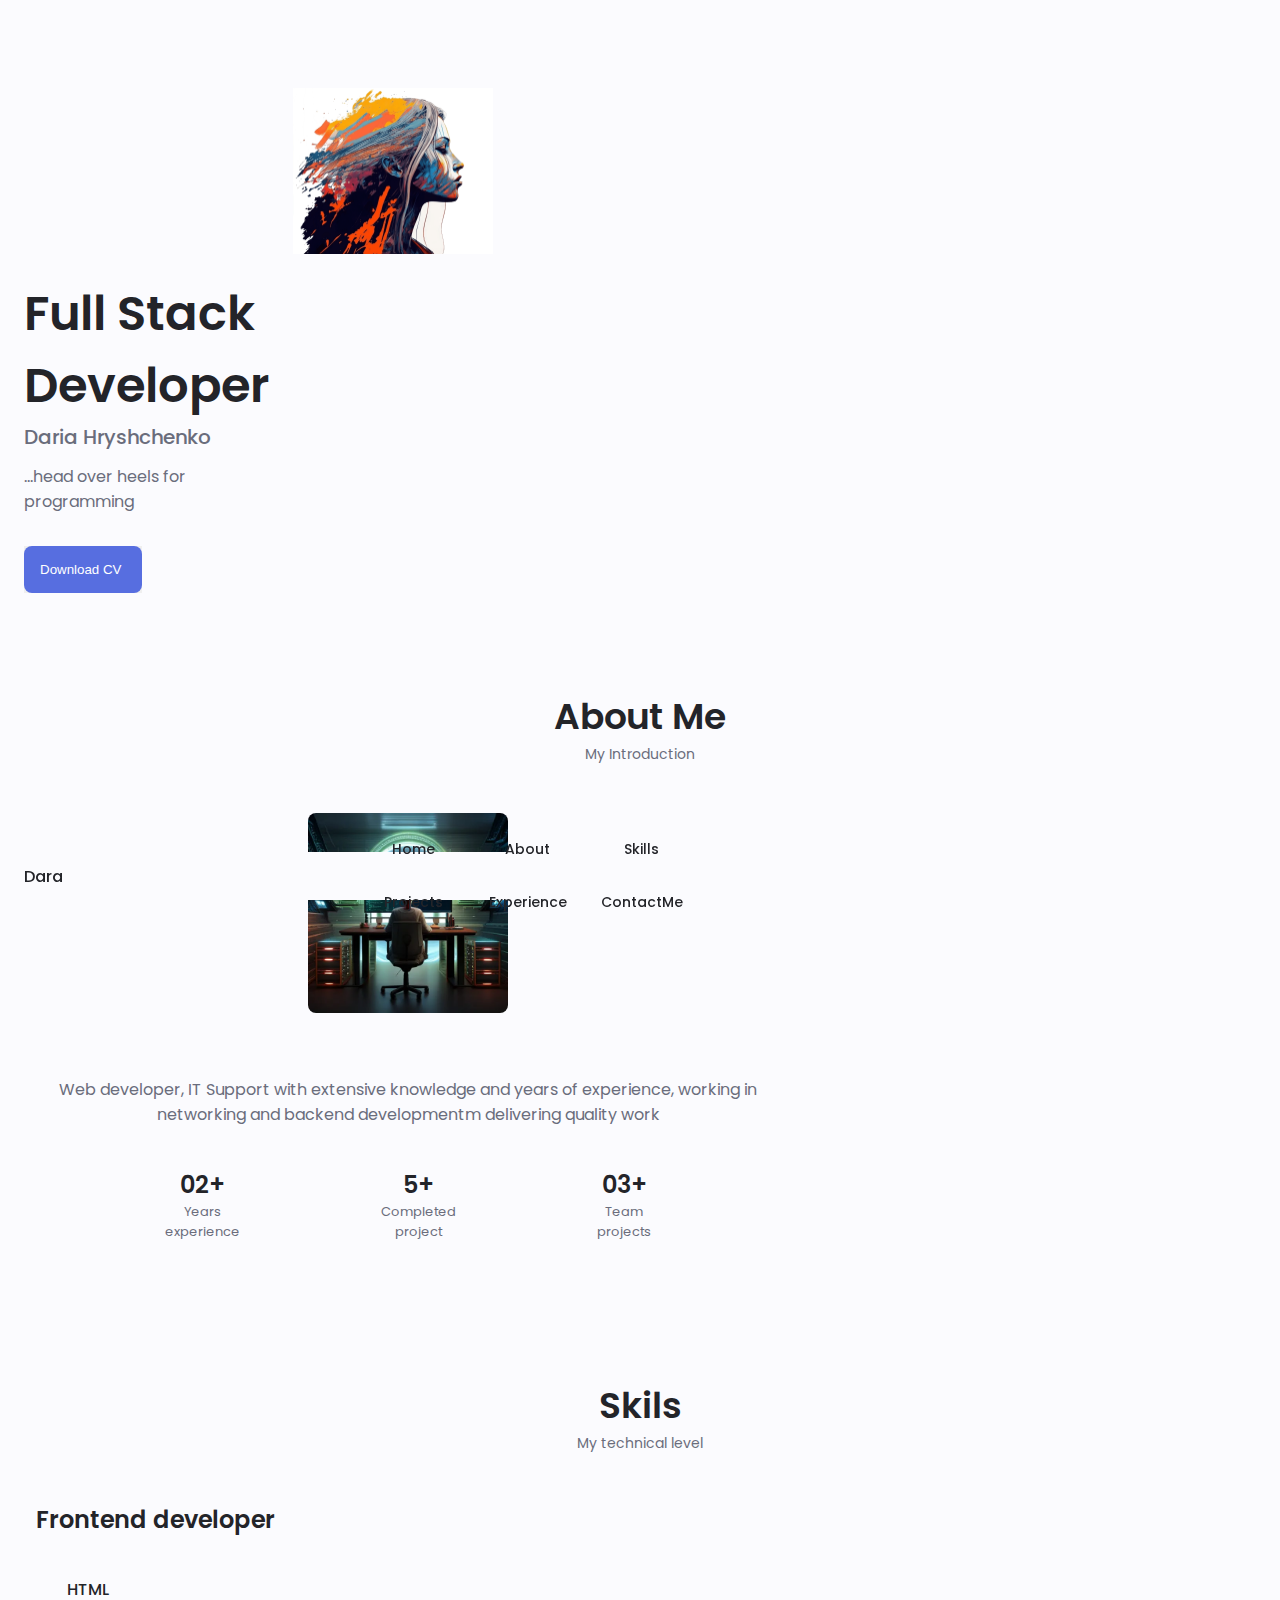
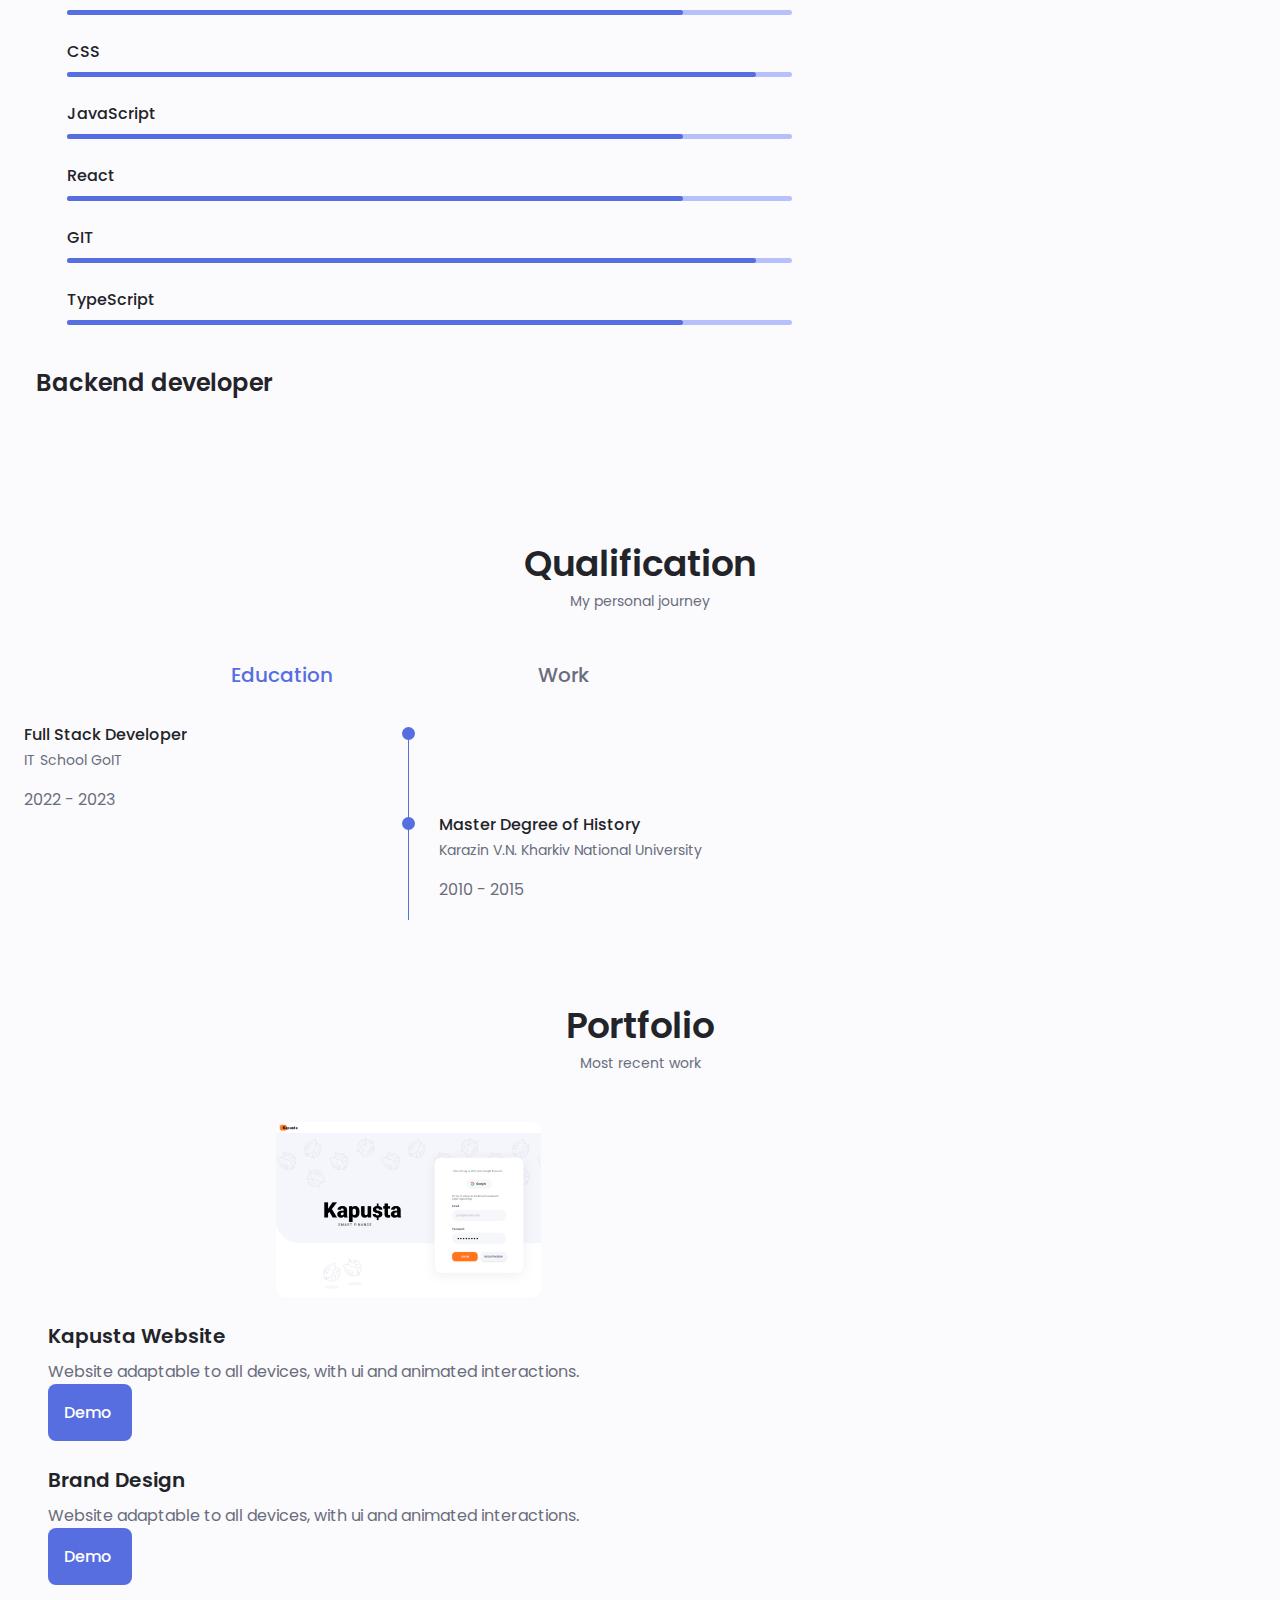
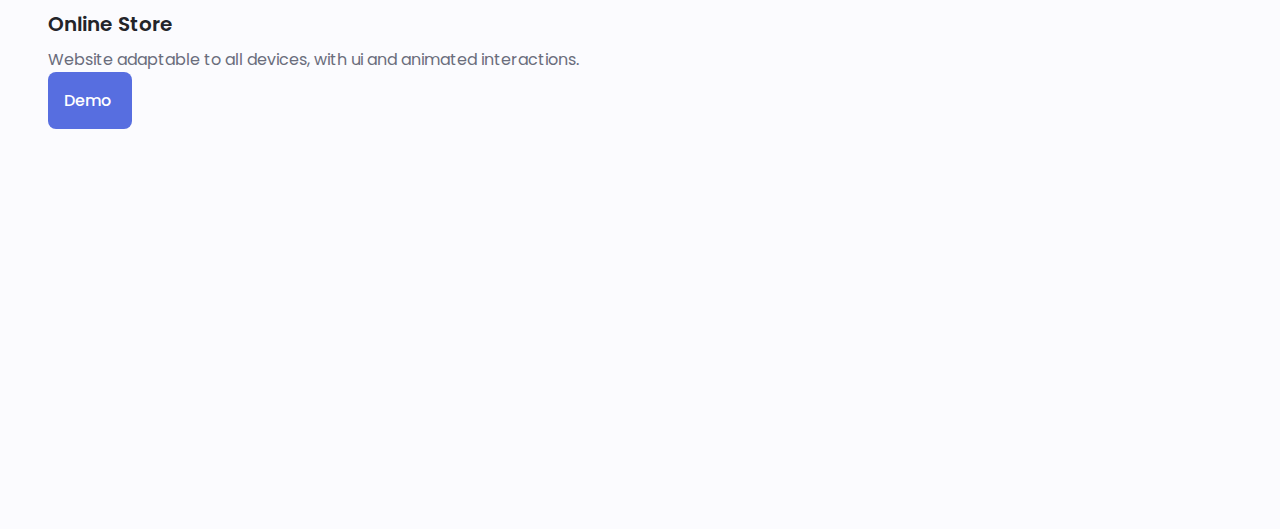
==== commit 0aae56bc: "change bloks of project" ====
--- a/index.html
+++ b/index.html
@@ -74,36 +74,58 @@
 
     <!--==================== MAIN ====================-->
     <main class="main">
-
       <!--==================== HOME ====================-->
       <section class="home section" id="home">
         <div class="home__container container grid">
           <div class="home__content grid">
             <div class="home__social">
-              <a href="https://www.linkedin.com/in/daria-hryshchenko/" class="home__social-icon" target="_blank">
+              <a
+                href="https://www.linkedin.com/in/daria-hryshchenko/"
+                class="home__social-icon"
+                target="_blank"
+              >
                 <i class="uil uil-linkedin-alt"></i>
               </a>
-              <a href="https://t.me/D_arV" class="home__social-icon" target="_blank">
+              <a
+                href="https://t.me/D_arV"
+                class="home__social-icon"
+                target="_blank"
+              >
                 <i class="uil uil-telegram-alt"></i>
               </a>
-              <a href="https://github.com/daria-hryshchenko" class="home__social-icon" target="_blank">
+              <a
+                href="https://github.com/daria-hryshchenko"
+                class="home__social-icon"
+                target="_blank"
+              >
                 <i class="uil uil-github-alt"></i>
               </a>
             </div>
 
             <div class="home__img">
-              <img src="assets/Hero__Image__mini.png" alt="girl profile graphic" class="home__blog-img">
+              <img
+                src="assets/Hero__Image__mini.png"
+                alt="girl profile graphic"
+                class="home__blog-img"
+              />
             </div>
 
             <div class="home__data">
               <h1 class="home__title">Full Stack Developer</h1>
               <h3 class="home__subtitle">Daria Hryshchenko</h3>
-              <p class="home__description">...head over heels for programming</p>
-                <button class="home__btn">
-                  <a href="assets/Daria_Hryshchenko.pdf" download class="button button--flex">
-                  Download CV <i class="uil uil-cloud-download button__icon"></i>
+              <p class="home__description">
+                ...head over heels for programming
+              </p>
+              <button class="home__btn">
+                <a
+                  href="assets/Daria_Hryshchenko.pdf"
+                  download
+                  class="button button--flex"
+                >
+                  Download CV
+                  <i class="uil uil-cloud-download button__icon"></i>
                 </a>
-                </button>
+              </button>
             </div>
           </div>
 
@@ -114,181 +136,410 @@
               <i class="uil uil-arrow-down home__scroll-arrow"></i>
             </a>
           </div>
-
-
         </div>
       </section>
 
       <!--==================== ABOUT ====================-->
       <section class="about section" id="about">
-                <h2 class="section__title">About Me</h2>
-                <span class="section__subtitle">My Introduction</span>
-        
-                <div class="about__container container grid">
-                    <img src="assets/colleagues__working__together__project_mini.jpg" class="about__img" alt="">
-
-                    <div class="about__data">
-                        <p class="about__description">
-                            Web developer, IT Support with extensive knowledge and years of experience, working in networking and backend developmentm delivering quality work
-                        </p>
-
-                        <div class="about__info">
-                            <div>
-                                <span class="about__info-title">02+</span>
-                                <span class="about__info-name">Years <br> experience</span>
-                            </div>
-                            <div>
-                                <span class="about__info-title">5+</span>
-                                <span class="about__info-name">Completed <br> project</span>
-                            </div>
-                            <div>
-                                <span class="about__info-title">03+</span>
-                                <span class="about__info-name">Team <br> projects</span>
+        <h2 class="section__title">About Me</h2>
+        <span class="section__subtitle">My Introduction</span>
+
+        <div class="about__container container grid">
+          <img
+            src="assets/work-skills.png"
+            class="about__img"
+            alt="female programmer working at the computer"
+          />
+
+          <div class="about__data">
+            <p class="about__description">
+              Web developer, IT Support with extensive knowledge and years of
+              experience, working in networking and backend developmentm
+              delivering quality work
+            </p>
+
+            <div class="about__info">
+              <div>
+                <span class="about__info-title">02+</span>
+                <span class="about__info-name"
+                  >Years <br />
+                  experience</span
+                >
+              </div>
+              <div>
+                <span class="about__info-title">5+</span>
+                <span class="about__info-name"
+                  >Completed <br />
+                  project</span
+                >
+              </div>
+              <div>
+                <span class="about__info-title">03+</span>
+                <span class="about__info-name"
+                  >Team <br />
+                  projects</span
+                >
+              </div>
+            </div>
+          </div>
+        </div>
+      </section>
+
+      <!--==================== SKILLS ====================-->
+      <section class="skills section" id="skills">
+        <h2 class="section__title">Skils</h2>
+        <span class="section__subtitle">My technical level</span>
+
+        <div class="skills__container container grid">
+          <div>
+            <!--====================Frontend  SKILLS  ====================-->
+            <div class="skills__content skills__open">
+              <div class="skills__header">
+                <i class="uil uil-brackets-curly skills__icon"></i>
+
+                <div>
+                  <h2 class="skills_title">Frontend developer</h2>
+                </div>
+
+                <i class="uil uil-angle-down skills__arrow"></i>
+              </div>
+
+              <div class="skills__list grid">
+                <div class="skills_data">
+                  <div class="skills__titles">
+                    <h3 class="skills__name">HTML</h3>
+                  </div>
+                  <div class="skills__bar">
+                    <span class="skills__percentage skills__eighty"></span>
+                  </div>
+                </div>
+
+                <div class="skills_data">
+                  <div class="skills__titles">
+                    <h3 class="skills__name">CSS</h3>
+                  </div>
+                  <div class="skills__bar">
+                    <span class="skills__percentage skills__ninety"></span>
+                  </div>
+                </div>
+
+                <div class="skills_data">
+                  <div class="skills__titles">
+                    <h3 class="skills__name">JavaScript</h3>
+                  </div>
+                  <div class="skills__bar">
+                    <span class="skills__percentage skills__eighty"></span>
+                  </div>
+                </div>
+
+                <div class="skills_data">
+                  <div class="skills__titles">
+                    <h3 class="skills__name">React</h3>
+                  </div>
+                  <div class="skills__bar">
+                    <span class="skills__percentage skills__eighty"></span>
+                  </div>
+                </div>
+
+                <div class="skills_data">
+                  <div class="skills__titles">
+                    <h3 class="skills__name">GIT</h3>
+                  </div>
+                  <div class="skills__bar">
+                    <span class="skills__percentage skills__ninety"></span>
+                  </div>
+                </div>
+
+                <div class="skills_data">
+                  <div class="skills__titles">
+                    <h3 class="skills__name">TypeScript</h3>
+                  </div>
+                  <div class="skills__bar">
+                    <span class="skills__percentage skills__eighty"></span>
+                  </div>
+                </div>
+              </div>
+            </div>
+
+            <!--==================== Backend SKILLS  ====================-->
+            <div class="skills__content skills__close">
+              <div class="skills__header">
+                <i class="uil uil-server-network skills__icon"></i>
+
+                <div>
+                  <h2 class="skills_title">Backend developer</h2>
+                </div>
+
+                <i class="uil uil-angle-down skills__arrow"></i>
+              </div>
+
+              <div class="skills__list grid">
+                <div class="skills_data">
+                  <div class="skills__titles">
+                    <h3 class="skills__name">Node JS</h3>
+                  </div>
+                  <div class="skills__bar">
+                    <span class="skills__percentage skills__eighty"></span>
+                  </div>
+                </div>
+
+                <div class="skills_data">
+                  <div class="skills__titles">
+                    <h3 class="skills__name">Docker</h3>
+                  </div>
+                  <div class="skills__bar">
+                    <span class="skills__percentage skills__seventeen"></span>
+                  </div>
+                </div>
+
+                <div class="skills_data">
+                  <div class="skills__titles">
+                    <h3 class="skills__name">MongoDB</h3>
+                  </div>
+                  <div class="skills__bar">
+                    <span class="skills__percentage skills__seventeen"></span>
+                  </div>
+                </div>
+
+                <div class="skills_data">
+                  <div class="skills__titles">
+                    <h3 class="skills__name">Express</h3>
+                  </div>
+                  <div class="skills__bar">
+                    <span class="skills__percentage skills__eighty"></span>
+                  </div>
+                </div>
+              </div>
+            </div>
+          </div>
+        </div>
+      </section>
+
+      <!--==================== QUALIFICATION ====================-->
+      <section class="qualification section">
+        <h2 class="section__title">Qualification</h2>
+        <span class="section__subtitle">My personal journey</span>
+
+        <div class="qualification__container container">
+          <div class="qualification__tabs">
+            <div
+              class="qualification__button button--flex qualification__active"
+              data-target="#education"
+            >
+              <i class="uil uil-graduation-cap qualification__icon"></i>
+              Education
+            </div>
+
+            <div class="qualification__button button--flex" data-target="#work">
+              <i class="uil uil-briefcase-alt qualification__icon"></i>
+              Work
+            </div>
+          </div>
+
+          <div class="qualification__sections">
+            <!--==================== QUALIFICATION CONTENT 1 ====================-->
+            <div
+              class="qualification__content qualification__active"
+              data-content
+              id="education"
+            >
+              <!--==================== QUALIFICATION 1 ====================-->
+              <div class="qualification__data">
+                <div>
+                  <h3 class="qualification__title">Full Stack Developer</h3>
+                  <span class="qualification__subtitle">IT School GoIT</span>
+                  <div class="qualification__calender">
+                    <i class="uil uil-calendar-alt"></i>
+                    2022 - 2023
+                  </div>
+                </div>
+
+                <div>
+                  <span class="qualification__rounder"></span>
+                  <span class="qualification__line"></span>
+                </div>
+              </div>
+
+              <!--==================== QUALIFICATION 2 ====================-->
+              <div class="qualification__data">
+                <div></div>
+
+                <div>
+                  <span class="qualification__rounder"></span>
+                  <span class="qualification__line"></span>
+                </div>
+
+                <div>
+                  <h3 class="qualification__title">Master Degree of History</h3>
+                  <span class="qualification__subtitle"
+                    >Karazin V.N. Kharkiv National University</span
+                  >
+                  <div class="qualification__calender">
+                    <i class="uil uil-calendar-alt"></i>
+                    2010 - 2015
+                  </div>
+                </div>
+              </div>
+            </div>
+
+            <!--==================== QUALIFICATION CONTENT 2 ====================-->
+            <div class="qualification__content" data-content id="work">
+              <!--==================== QUALIFICATION 1 ====================-->
+              <div class="qualification__data">
+                <div>
+                  <h3 class="qualification__title">Full Stack Developer</h3>
+                  <span class="qualification__subtitle">Freelancer</span>
+                  <div class="qualification__calender">
+                    <i class="uil uil-calendar-alt"></i>
+                    2023 - Present
+                  </div>
+                </div>
+
+                <div>
+                  <span class="qualification__rounder"></span>
+                  <span class="qualification__line"></span>
+                </div>
+              </div>
+
+              <!--==================== QUALIFICATION 2 ====================-->
+              <div class="qualification__data">
+                <div></div>
+
+                <div>
+                  <span class="qualification__rounder"></span>
+                  <span class="qualification__line"></span>
+                </div>
+
+                <div>
+                  <h3 class="qualification__title">Link Building</h3>
+                  <span class="qualification__subtitle">Traffic Terminal</span>
+                  <div class="qualification__calender">
+                    <i class="uil uil-calendar-alt"></i>
+                    2020 - 2022
+                  </div>
+                </div>
+              </div>
+
+              <!--==================== QUALIFICATION 3 ====================-->
+              <div class="qualification__data">
+                <div>
+                  <h3 class="qualification__title">WordPress Developer</h3>
+                  <span class="qualification__subtitle">Freelancer</span>
+                  <div class="qualification__calender">
+                    <i class="uil uil-calendar-alt"></i>
+                    2019 - 2021
+                  </div>
+                </div>
+
+                <div>
+                  <span class="qualification__rounder"></span>
+                  <span class="qualification__line"></span>
+                </div>
+              </div>
+
+
+              <!--==================== QUALIFICATION 4 ====================-->
+              <div class="qualification__data">
+                <div></div>
+
+                <div>
+                  <span class="qualification__rounder"></span>
+                  <span class="qualification__line"></span>
+                </div>
+
+                <div>
+                  <h3 class="qualification__title">Team Leader</h3>
+                  <span class="qualification__subtitle">Polimentor</span>
+                  <div class="qualification__calender">
+                    <i class="uil uil-calendar-alt"></i>
+                    2018 - 2020
+                  </div>
+                </div>
+              </div>
+
+         <!--==================== QUALIFICATION 5 ====================-->
+               <div class="qualification__data">
+                <div>
+                  <h3 class="qualification__title">Sales Manager</h3>
+                  <span class="qualification__subtitle">Adelina Call Center</span>
+                  <div class="qualification__calender">
+                    <i class="uil uil-calendar-alt"></i>
+                    2014 - 2017
+                  </div>
+                </div>
+
+                <div>
+                  <span class="qualification__rounder"></span>
+                  <span class="qualification__line"></span>
+                </div>
+              </div>
+
+              </div>
+            </div>
+          </div>
+        </div>
+      </section>
+
+
+      <!--==================== PORTFOLIO ====================-->
+      <section class="portfolio section" id="portfolio">
+        <h2 class="section__title">Portfolio</h2>
+                <span class="section__subtitle">Most recent work</span>
+
+                <div class="portfolio__container container swiper mySwiper">
+                    <div class="swiper-wrapper">
+                        <!--==================== PORTFOLIO 1 ====================-->
+                        <div class="portfolio__content grid swiper-slide">
+                            <img src="assets/kapusta-first-screen-min.png" alt="kapusta first screen with contact form" class="portfolio__img">
+
+                            <div class="portfolio__data">
+                                <h3 class="portfolio__title">Kapusta Website</h3>
+                                <p class="portfolio__descroption">Website adaptable to all devices, with ui and animated interactions.</p>
+                                <a href="https://sevenhorse.id/" target="_blank" class="button button--flex button--small portfolio__button">
+                                    Demo
+                                    <i class="uil uil-arrow-right button__icon"></i>
+                                </a>
                             </div>
                         </div>
 
-                    </div>
-                </div>
-            </section>
-
-      <!--==================== SKILLS ====================-->
-       <section class="skills section" id="skills">
-                <h2 class="section__title">Skils</h2>
-                <span class="section__subtitle">My technical level</span>
-
-                <div class="skills__container container grid">
-                    <div>
-                        <!--====================Frontend  SKILLS  ====================-->
-                        <div class="skills__content skills__open">
-                            <div class="skills__header">
-                                <i class="uil uil-brackets-curly skills__icon"></i>
-
-                                <div>
-                                    <h2 class="skills_title">Frontend developer</h2>
-                                </div>
-
-                                <i class="uil uil-angle-down skills__arrow"></i>
-                            </div>
-
-                            <div class="skills__list grid">
-                                <div class="skills_data">
-                                    <div class="skills__titles">
-                                        <h3 class="skills__name">HTML</h3>
-                                    </div>
-                                    <div class="skills__bar">
-                                        <span class="skills__percentage skills__eighty"></span>
-                                    </div>
-                                </div>
-
-                                <div class="skills_data">
-                                    <div class="skills__titles">
-                                        <h3 class="skills__name">CSS</h3>
-                                    </div>
-                                    <div class="skills__bar">
-                                        <span class="skills__percentage skills__ninety"></span>
-                                    </div>
-                                </div>
-
-                                <div class="skills_data">
-                                    <div class="skills__titles">
-                                        <h3 class="skills__name">JavaScript</h3>
-                                    </div>
-                                    <div class="skills__bar">
-                                        <span class="skills__percentage skills__eighty"></span>
-                                    </div>
-                                </div>
-
-                                 <div class="skills_data">
-                                    <div class="skills__titles">
-                                        <h3 class="skills__name">React</h3>
-                                    </div>
-                                    <div class="skills__bar">
-                                        <span class="skills__percentage skills__eighty"></span>
-                                    </div>
-                                </div>
-
-                                 <div class="skills_data">
-                                    <div class="skills__titles">
-                                        <h3 class="skills__name">GIT</h3>
-                                    </div>
-                                    <div class="skills__bar">
-                                        <span class="skills__percentage  skills__ninety"></span>
-                                    </div>
-                                </div>
-
-                                 <div class="skills_data">
-                                    <div class="skills__titles">
-                                        <h3 class="skills__name">TypeScript</h3>
-                                    </div>
-                                    <div class="skills__bar">
-                                        <span class="skills__percentage skills__eighty"></span>
-                                    </div>
-                                </div>
+                        <!--==================== PORTFOLIO 2 ====================-->
+                        <div class="portfolio__content grid swiper-slide">
+                            <img src="assets/img/portfolio2.jpg" alt="" class="portfolio__img">
+
+                            <div class="portfolio__data">
+                                <h3 class="portfolio__title">Brand Design</h3>
+                                <p class="portfolio__descroption">Website adaptable to all devices, with ui and animated interactions.</p>
+                                <a href="https://www.melekotomotif.com/" target="_blank" class="button button--flex button--small portfolio__button">
+                                    Demo
+                                    <i class="uil uil-arrow-right button__icon"></i>
+                                </a>
                             </div>
                         </div>
 
-                        <!--==================== Backend SKILLS  ====================-->
-                        <div class="skills__content skills__close">
-                            <div class="skills__header">
-                                <i class="uil uil-server-network skills__icon"></i>
-
-                                <div>
-                                    <h2 class="skills_title">Backend developer</h2>
-                                </div>
-
-                                <i class="uil uil-angle-down skills__arrow"></i>
-                            </div>
-
-                            <div class="skills__list grid">
-                                <div class="skills_data">
-                                    <div class="skills__titles">
-                                        <h3 class="skills__name">Node JS</h3>
-                                    </div>
-                                    <div class="skills__bar">
-                                        <span class="skills__percentage skills__eighty"></span>
-                                    </div>
-                                </div>
-
-                                <div class="skills_data">
-                                    <div class="skills__titles">
-                                        <h3 class="skills__name">Docker</h3>
-                                    </div>
-                                    <div class="skills__bar">
-                                        <span class="skills__percentage skills__seventeen"></span>
-                                    </div>
-                                </div>
-
-                                <div class="skills_data">
-                                    <div class="skills__titles">
-                                        <h3 class="skills__name">MongoDB</h3>
-                                    </div>
-                                    <div class="skills__bar">
-                                        <span class="skills__percentage skills__seventeen"></span>
-                                    </div>
-                                </div>
-
-                                <div class="skills_data">
-                                    <div class="skills__titles">
-                                        <h3 class="skills__name">Express</h3>
-                                    </div>
-                                    <div class="skills__bar">
-                                        <span class="skills__percentage skills__eighty"></span>
-                                    </div>
-                                </div>
+                        <!--==================== PORTFOLIO 3 ====================-->
+                        <div class="portfolio__content grid swiper-slide">
+                            <img src="assets/img/portfolio3.jpg" alt="" class="portfolio__img">
+
+                            <div class="portfolio__data">
+                                <h3 class="portfolio__title">Online Store</h3>
+                                <p class="portfolio__descroption">Website adaptable to all devices, with ui and animated interactions.</p>
+                                <a href="https://www.perkakasmobil.com/" target="_blink" class="button button--flex button--small portfolio__button">
+                                    Demo
+                                    <i class="uil uil-arrow-right button__icon"></i>
+                                </a>
                             </div>
                         </div>
                     </div>
-                </div>
-            </section>
-
-      <!--==================== QUALIFICATION ====================-->
-      <section class="qualification section"></section>
-
-      <!--==================== SERVICES ====================-->
-      <section class="services section" id="services"></section>
-
-      <!--==================== PORTFOLIO ====================-->
-      <section class="portfolio section" id="portfolio"></section>
+
+                    <div class="swiper-button-next">
+                        <i class="uil uil-angle-right-b swiper-portfolio-icon"></i>
+                    </div>
+                    <div class="swiper-button-prev">
+                        <i class="uil uil-angle-left-b swiper-portfolio-icon"></i>
+                    </div>
+                    <div class="swiper-pagination"></div>
+                </div>
+      </section>
 
       <!--==================== PROJECT IN MIND ====================-->
       <section class="project section"></section>
@@ -307,6 +558,5 @@
 
     <!--==================== SWIPER JS ====================-->
     <script src="script.js"></script>
-
   </body>
 </html>
--- a/styles.css
+++ b/styles.css
@@ -1,76 +1,74 @@
 /*==================== VARIABLES CSS ====================*/
 :root {
-    --header-height: 3rem;
-
-    /*========== Colors ==========*/
-    /* Change favorite color */
-    --hue-color: 230; /*Purple 250 - Green 142 - Blue 230 - Pink 340*/
-
-    /* HSL color mode */
-    --first-color: hsl(var(--hue-color), 69%, 61%);
-    --first-color-second: hsl(var(--hue-color), 69%, 61%);
-    --first-color-alt: hsl(var(--hue-color), 57%, 53%);
-    --first-color-lighter: hsl(var(--hue-color), 92%, 85%);
-    --title-color: hsl(var(--hue-color), 8%, 15%);
-    --text-color: hsl(var(--hue-color), 8%, 45%);
-    --text-color-light: hsl(var(--hue-color), 8%, 65%);
-    --input-color: hsl(var(--hue-color), 70%, 96%);
-    --body-color: hsl(var(--hue-color), 60%, 99%);
-    --container-color: #fff;
-    --scroll-bar-color: hsl(var(--hue-color), 12%, 90%);
-    --scroll-thumb-color: hsl(var(--hue-color), 12%, 80%);
-
-    /*========== Font and typography ==========*/
-    --body-font: 'Poppins', sans-serif;
-
-    /* .5rem = 8px, 1rem = 16px, 1.5rem = 24px ... */
-    --big-font-size: 2rem;
-    --h1-font-size: 1.5rem;
-    --h2-font-size: 1.25rem;
-    --h3-font-size: 1.125rem;
-    --normal-font-size: .938rem;
-    --small-font-size: .813rem;
-    --smaller-font-size: .75rem;
-
-    /*========== Font weight ==========*/
-    --font-medium: 500;
-    --font-semi-bold: 600;
-
-    /*========== Margenes Bottom ==========*/
-    /* .25rem = 4px, .5rem = 8px, .75rem = 12px ... */
-    --mb-0-25: .25rem;
-    --mb-0-5: .5rem;
-    --mb-0-75: .75rem;
-    --mb-1: 1rem;
-    --mb-1-5: 1.5rem;
-    --mb-2: 2rem;
-    --mb-2-5: 2.5rem;
-    --mb-3: 3rem;
-
-    /*========== z index ==========*/
-    --z-tooltip: 10;
-    --z-fixed: 100;
-    --z-modal: 1000;
+  --header-height: 3rem;
+
+  /*========== Colors ==========*/
+  /* Change favorite color */
+  --hue-color: 230; /*Purple 250 - Green 142 - Blue 230 - Pink 340*/
+
+  /* HSL color mode */
+  --first-color: hsl(var(--hue-color), 69%, 61%);
+  --first-color-second: hsl(var(--hue-color), 69%, 61%);
+  --first-color-alt: hsl(var(--hue-color), 57%, 53%);
+  --first-color-lighter: hsl(var(--hue-color), 92%, 85%);
+  --title-color: hsl(var(--hue-color), 8%, 15%);
+  --text-color: hsl(var(--hue-color), 8%, 45%);
+  --text-color-light: hsl(var(--hue-color), 8%, 65%);
+  --input-color: hsl(var(--hue-color), 70%, 96%);
+  --body-color: hsl(var(--hue-color), 60%, 99%);
+  --container-color: #fff;
+  --scroll-bar-color: hsl(var(--hue-color), 12%, 90%);
+  --scroll-thumb-color: hsl(var(--hue-color), 12%, 80%);
+
+  /*========== Font and typography ==========*/
+  --body-font: "Poppins", sans-serif;
+
+  /* .5rem = 8px, 1rem = 16px, 1.5rem = 24px ... */
+  --big-font-size: 2rem;
+  --h1-font-size: 1.5rem;
+  --h2-font-size: 1.25rem;
+  --h3-font-size: 1.125rem;
+  --normal-font-size: 0.938rem;
+  --small-font-size: 0.813rem;
+  --smaller-font-size: 0.75rem;
+
+  /*========== Font weight ==========*/
+  --font-medium: 500;
+  --font-semi-bold: 600;
+
+  /*========== Margenes Bottom ==========*/
+  /* .25rem = 4px, .5rem = 8px, .75rem = 12px ... */
+  --mb-0-25: 0.25rem;
+  --mb-0-5: 0.5rem;
+  --mb-0-75: 0.75rem;
+  --mb-1: 1rem;
+  --mb-1-5: 1.5rem;
+  --mb-2: 2rem;
+  --mb-2-5: 2.5rem;
+  --mb-3: 3rem;
+
+  /*========== z index ==========*/
+  --z-tooltip: 10;
+  --z-fixed: 100;
+  --z-modal: 1000;
 }
 
 /* Font size for large devices */
 @media screen and (min-width: 968px) {
-    :root {
-        --big-font-size: 3rem;
-        --h1-font-size: 2.25rem;
-        --h2-font-size: 1.5rem;
-        --h3-font-size: 1.25rem;
-        --normal-font-size: 1rem;
-        --small-font-size: .875rem;
-        --smaller-font-size: .813rem;
-    }
+  :root {
+    --big-font-size: 3rem;
+    --h1-font-size: 2.25rem;
+    --h2-font-size: 1.5rem;
+    --h3-font-size: 1.25rem;
+    --normal-font-size: 1rem;
+    --small-font-size: 0.875rem;
+    --smaller-font-size: 0.813rem;
+  }
 }
 
 /*========== Variables Dark theme ==========*/
 
-
 /*========== Button Dark/Light ==========*/
-
 
 /*==================== BASE ====================*/
 * {
@@ -91,7 +89,10 @@
   color: var(--text-color);
 }
 
-h1, h2, h3, h4 {
+h1,
+h2,
+h3,
+h4 {
   color: var(--title-color);
   font-weight: var(--font-semi-bold);
 }
@@ -125,7 +126,7 @@
   margin-bottom: var(--mb-3);
 }
 
-.section__title, 
+.section__title,
 .section__subtitle {
   text-align: center;
 }
@@ -152,7 +153,7 @@
 }
 
 /*==================== NAV ====================*/
-.nav{
+.nav {
   max-width: 968px;
   height: var(--header-height);
 
@@ -161,44 +162,45 @@
   align-items: center;
 }
 
-.nav__logo, .nav__toggle{
+.nav__logo,
+.nav__toggle {
   color: var(--title-color);
   font-weight: var(--font-medium);
 }
 
-.nav__logo:hover{
-  color: var(--first-color);
-}
-
-.nav__toggle{
+.nav__logo:hover {
+  color: var(--first-color);
+}
+
+.nav__toggle {
   font-size: 1.1rem;
   cursor: pointer;
 }
 
-.nav__toggle:hover{
-  color: var(--first-color);
-}
-
-@media screen and (max-width: 786px){
-  .nav__menu{
+.nav__toggle:hover {
+  color: var(--first-color);
+}
+
+@media screen and (max-width: 786px) {
+  .nav__menu {
     position: fixed;
     bottom: -100%;
     left: 0;
     width: 100%;
     background-color: var(--body-color);
     padding: 2rem 1.5rem 4rem;
-    box-shadow: 0 -1px 4px rgba(0,0,0,.15);
+    box-shadow: 0 -1px 4px rgba(0, 0, 0, 0.15);
     border-radius: 1.5rem 1.5rem 0 0;
-    transition: .3s;
+    transition: 0.3s;
   }
 }
 
-.nav__list{
-   grid-template-columns: repeat(3, 1fr);
-   gap: 2rem; 
-}
-
-.nav__link{
+.nav__list {
+  grid-template-columns: repeat(3, 1fr);
+  gap: 2rem;
+}
+
+.nav__link {
   display: flex;
   flex-direction: column;
   align-items: center;
@@ -207,332 +209,431 @@
   font-weight: var(--font-medium);
 }
 
-.nav__link:hover{
-  color: var(--first-color);
-}
-
-.nav__icon{
+.nav__link:hover {
+  color: var(--first-color);
+}
+
+.nav__icon {
   font-size: 1.2rem;
 }
 
-.nav__close{
+.nav__close {
   position: absolute;
   right: 1.3rem;
-  bottom: .5rem;
+  bottom: 0.5rem;
   font-size: 1.5rem;
   cursor: pointer;
   color: var(--first-color);
 }
 
-.nav__close:hover{
-  color: var(--first-color-alt)
+.nav__close:hover {
+  color: var(--first-color-alt);
 }
 
 /* show menu */
 
-.show-menu{
+.show-menu {
   bottom: 0;
 }
 
 /* Active link */
 
-
 /* Change background header */
 
-
 /*==================== HOME ====================*/
 
-.home__container{
+.home__container {
   gap: 1rem;
 }
 
-.home__content{
-  grid-template-columns: .5fr 3fr;
+.home__content {
+  grid-template-columns: 0.5fr 3fr;
   padding-top: 3.5rem;
   align-items: center;
 }
 
-.home__social{
+.home__social {
   display: grid;
   grid-template-columns: max-content;
   row-gap: 1rem;
 }
 
-.home__social-icon{
+.home__social-icon {
   font-size: 1.25rem;
   color: var(--first-color);
 }
 
-.home__social-icon:hover{
+.home__social-icon:hover {
   color: var(--first-color-alt);
 }
 
-.home__img{
+.home__img {
   width: 200px;
 }
 
-.home__blog-img{
+.home__blog-img {
   display: block;
   width: 100%;
 }
 
-.home__title{
+.home__title {
   font-size: var(--big-font-size);
 }
 
-.home__subtitle{
+.home__subtitle {
   font-size: var(--h3-font-size);
   color: var(--text-color);
   font-weight: var(--font-medium);
   margin-bottom: var(--mb-0-75);
 }
 
-.home__description{
+.home__description {
   margin-bottom: var(--mb-2);
 }
 
-.home__scroll{
+.home__scroll {
   display: none;
 }
 
-.home__scroll-button{
-  color: var(--first-color);
-  transition: .3s;
-}
-
-.home__scroll-button:hover{
-  transform: translateY(.25rem);
-}
-
-.home__scroll-mouse{
+.home__scroll-button {
+  color: var(--first-color);
+  transition: 0.3s;
+}
+
+.home__scroll-button:hover {
+  transform: translateY(0.25rem);
+}
+
+.home__scroll-mouse {
   font-size: 2rem;
 }
 
-.home__scroll-name{
+.home__scroll-name {
   font-size: var(--small-font-size);
   color: var(--title-color);
   font-weight: var(--font-medium);
   margin-right: var(--mb-0-25);
 }
 
-.home__scroll-arrow{
+.home__scroll-arrow {
   font-size: 1.25rem;
 }
 
-.home__btn{
+.home__btn {
   border: none;
 }
 /*==================== BUTTONS ====================*/
 
-.button{
+.button {
   display: inline-block;
   background-color: var(--first-color);
   color: #fff;
   padding: 1rem;
-  border-radius: .5rem;
-  font-weight: var(--font-medium);
-}
-
-.button:hover{
+  border-radius: 0.5rem;
+  font-weight: var(--font-medium);
+}
+
+.button:hover {
   background-color: var(--first-color-alt);
 }
 
-.button__icon{
+.button__icon {
   font-size: 1.25rem;
   margin-left: var(--mb-0-25);
-  transition: .3s;
-}
-
-.button--flex{
+  transition: 0.3s;
+}
+
+.button--flex {
   display: inline-flex;
   align-items: center;
 }
 /*==================== ABOUT ====================*/
-.about__img{
-    width: 200px;
-    border-radius: .5rem;
-    justify-self: center;
-    align-self: center;
-}
-
-.about__description{
-    text-align: center;
-    margin-top: var(--mb-2-5);
-}
-
-.about__info{
-    display: flex;
-    justify-content: space-evenly;
-    margin-top: var(--mb-2-5);
-    margin-bottom: var(--mb-2-5);
-}
-
-.about__info-name{
-    font-size: var(--smaller-font-size);
-}
-
-.about__info-title{
-    font-size: var(--h2-font-size);
-    font-weight: var(--font-semi-bold);
-    color: var(--title-color);
-}
-
+.about__img {
+  width: 200px;
+  border-radius: 0.5rem;
+  justify-self: center;
+  align-self: center;
+}
+
+.about__description {
+  text-align: center;
+  margin-top: var(--mb-2-5);
+}
+
+.about__info {
+  display: flex;
+  justify-content: space-evenly;
+  margin-top: var(--mb-2-5);
+  margin-bottom: var(--mb-2-5);
+}
+
+.about__info-name {
+  font-size: var(--smaller-font-size);
+}
+
+.about__info-title {
+  font-size: var(--h2-font-size);
+  font-weight: var(--font-semi-bold);
+  color: var(--title-color);
+}
 
 .about__info-title,
-.about__info-name{
-    display: block;
-    text-align: center;
-}
-
-.about__buttons{
-    display: flex;
-    justify-content: center;
+.about__info-name {
+  display: block;
+  text-align: center;
+}
+
+.about__buttons {
+  display: flex;
+  justify-content: center;
 }
 
 /*==================== SKILLS ====================*/
 
-.skills__container{
-    row-gap: 0;
-}
-
-.skills__header{
-    display: flex;
-    align-items: center;
-    margin-bottom: var(--mb-2-5);
-    cursor: pointer;
+.skills__container {
+  row-gap: 0;
+}
+
+.skills__header {
+  display: flex;
+  align-items: center;
+  margin-bottom: var(--mb-2-5);
+  cursor: pointer;
 }
 
 .skills__icon,
-.skills__arrow{
-    font-size: 2rem;
-    color: var(--first-color);
-}
-
-.skills__icon{
-    margin-right: var(--mb-0-75);
-}
-
-.skills__title{
-    font-size: var(--h3-font-size);
-}
-
-.skills__subtitle{
-    font-size: var(--smaller-font-size);
-    color: var(--text-color-light);
-}
-
-.skills__arrow{
-    margin-left: auto;
-    transition: .4s;
-}
-
-.skills__list{
-    row-gap: 1.5rem;
-    padding-left: 2.7rem;
-}
-
-.skills__titles{
-    display: flex;
-    justify-content: space-between;
-    margin-bottom: var(--mb-0-5);
-}
-
-.skills__name{
-    font-size: var(--normal-font-size);
-    font-weight: var(--font-medium);
+.skills__arrow {
+  font-size: 2rem;
+  color: var(--first-color);
+}
+
+.skills__icon {
+  margin-right: var(--mb-0-75);
+}
+
+.skills__title {
+  font-size: var(--h3-font-size);
+}
+
+.skills__subtitle {
+  font-size: var(--smaller-font-size);
+  color: var(--text-color-light);
+}
+
+.skills__arrow {
+  margin-left: auto;
+  transition: 0.4s;
+}
+
+.skills__list {
+  row-gap: 1.5rem;
+  padding-left: 2.7rem;
+}
+
+.skills__titles {
+  display: flex;
+  justify-content: space-between;
+  margin-bottom: var(--mb-0-5);
+}
+
+.skills__name {
+  font-size: var(--normal-font-size);
+  font-weight: var(--font-medium);
 }
 
 .skills__bar,
-.skills__percentage{
-    height: 5px;
-    border-radius: .25rem;
-}
-
-.skills__bar{
-    background-color: var(--first-color-lighter);
-}
-
-.skills__percentage{
-    display: block;
-    background-color: var(--first-color);
-}
-
-
-.skills__close .skills__list{
-    height: 0;
-    overflow: hidden;
-}
-
-.skills__open .skills__list{
-    height: max-content;
-    margin-bottom: var(--mb-2-5);
-}
-
-.skills__open .skills__arrow{
-    transform: rotate(-180deg)
-}
-
-
+.skills__percentage {
+  height: 5px;
+  border-radius: 0.25rem;
+}
+
+.skills__bar {
+  background-color: var(--first-color-lighter);
+}
+
+.skills__percentage {
+  display: block;
+  background-color: var(--first-color);
+}
+
+.skills__close .skills__list {
+  height: 0;
+  overflow: hidden;
+}
+
+.skills__open .skills__list {
+  height: max-content;
+  margin-bottom: var(--mb-2-5);
+}
+
+.skills__open .skills__arrow {
+  transform: rotate(-180deg);
+}
 
 .skills__eighty {
   width: 85%;
 }
 
-
-
-
 .skills__seventeen {
   width: 75%;
-
-}
-
+}
 
 .skills__ninety {
   width: 95%;
 }
 
-
-
-
+.skills__img {
+  border-radius: 0.5rem;
+}
 
 /*==================== QUALIFICATION ====================*/
-
-
-/*==================== SERVICES ====================*/
-
-
-/* Active Modal */
-
+.qualification__tabs {
+  display: flex;
+  justify-content: space-evenly;
+  margin-bottom: var(--mb-2);
+}
+
+.qualification__button {
+  font-size: var(--h3-font-size);
+  font-weight: var(--font-medium);
+  cursor: pointer;
+}
+
+.qualification__button:hover {
+  color: var(--first-color);
+}
+
+.qualification__icon {
+  font-size: 1.8rem;
+  margin-right: var(--mb-0-25);
+}
+
+.qualification__data {
+  display: grid;
+  grid-template-columns: 1fr max-content 1fr;
+  column-gap: 1.5rem;
+}
+
+.qualification__title {
+  font-size: var(--normal-font-size);
+  font-weight: var(--font-medium);
+}
+
+.qualification__subtitle {
+  display: inline-block;
+  font-size: var(--small-font-size);
+  margin-bottom: var(--mb-1);
+}
+
+.qualification__calendar {
+  font-size: var(--smaller-font-size);
+  color: var(--text-color-light);
+}
+
+.qualification__rounder {
+  display: inline-block;
+  width: 13px;
+  height: 13px;
+  background-color: var(--first-color);
+  border-radius: 50%;
+}
+
+.qualification__line {
+  display: block;
+  width: 1px;
+  height: 100%;
+  background-color: var(--first-color);
+  transform: translate(6px, -7px);
+}
+
+.qualification [data-content] {
+  display: none;
+}
+
+.qualification__active[data-content] {
+  display: block;
+}
+
+.qualification__button.qualification__active {
+  color: var(--first-color);
+}
 
 /*==================== PORTFOLIO ====================*/
-
-
+.portfolio__container {
+  overflow: initial;
+}
+
+.portfolio__content {
+  padding: 0 1.5rem;
+}
+
+.portfolio__img {
+  width: 265px;
+  border-radius: 0.5rem;
+  justify-self: center;
+}
+
+.portfolio__title {
+  font-size: var(--h3-font-size);
+  margin-bottom: var(--mb-0-5);
+}
+
+.portfolio__subtitle {
+  margin-bottom: var(--mb-0-75);
+}
+
+.portfolio__button:hover .button__icon {
+  transform: translateX(0.25rem);
+}
+
+.swiper-button-prev::after,
+.swiper-button-next::after {
+  content: "";
+}
+
+.swiper-portfolio-icon {
+  font-size: 2rem;
+  color: var(--first-color);
+}
+
+.swiper-button-prev {
+  left: -0.5rem;
+}
+
+.swiper-button-next {
+  right: -0.5rem;
+}
+
+.swiper-horizontal > .swiper-pagination-bullets {
+  bottom: -2.5rem;
+}
+
+.swiper-pagination-bullet-active {
+  background-color: var(--first-color);
+}
+
+.swiper-button-prev,
+.swiper-button-next,
+.swiper-pagination-bullet {
+  outline: none;
+}
 /*==================== PROJECT IN MIND ====================*/
 
-
 /*==================== TESTIMONIAL ====================*/
 
-
 /*==================== CONTACT ME ====================*/
 
-
 /*==================== FOOTER ====================*/
 
-
 /*========== SCROLL UP ==========*/
 
-
 /* Show scroll */
 
-
 /*========== SCROLL BAR ==========*/
-
 
 /*==================== MEDIA QUERIES ====================*/
 /* For small devices */
 
-
 /* For medium devices */
 
-
-/* For large devices */+/* For large devices */
